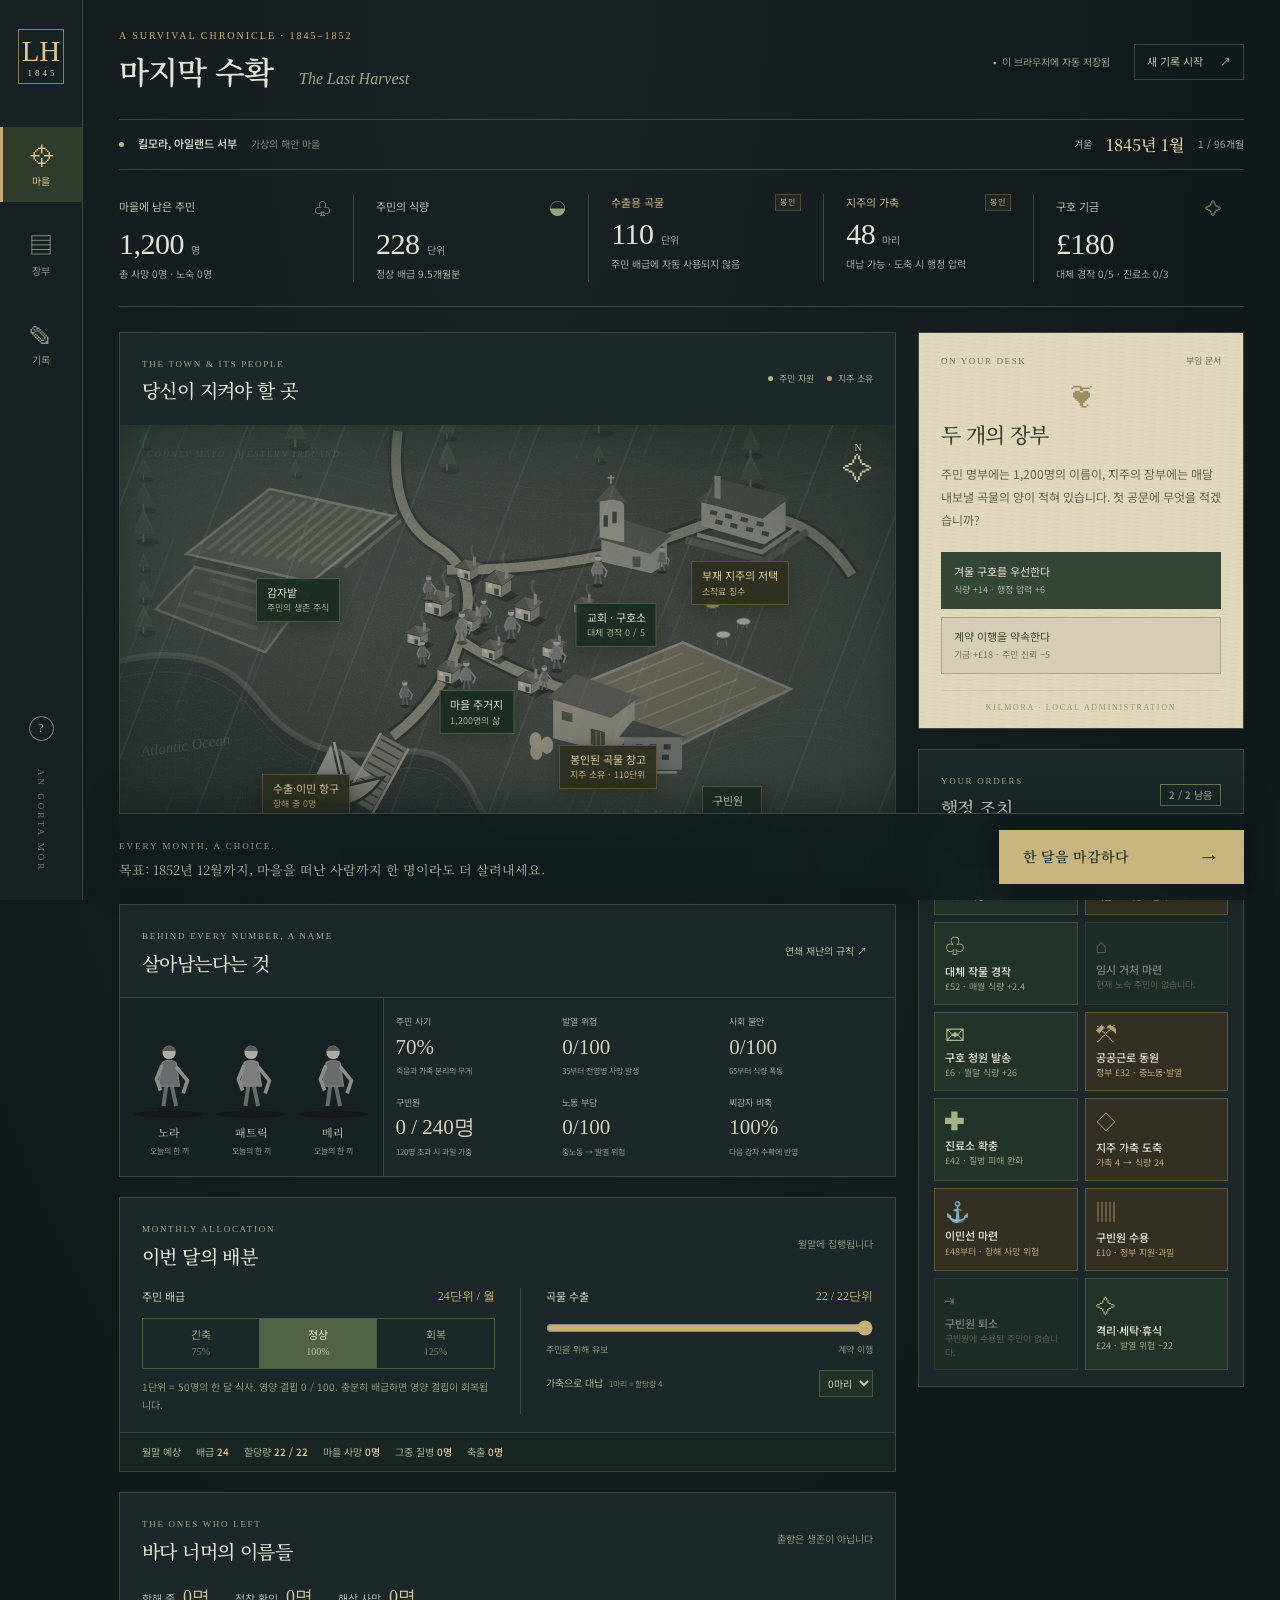
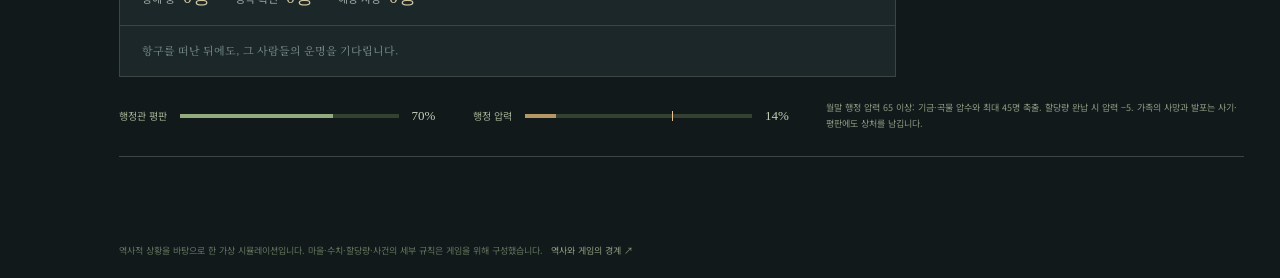
==== index.html @ 5941c728 "Add files via upload" ====
<!doctype html>
<html lang="ko">
<head>
  <meta charset="utf-8"><meta name="viewport" content="width=device-width, initial-scale=1">
  <meta name="theme-color" content="#17251e">
  <meta name="description" content="1845–1852, 아일랜드 대기근 속 가상의 마을을 돌보는 생존형 사회 관리 시뮬레이션.">
  <title>마지막 수확 — The Last Harvest</title>
  <link rel="stylesheet" href="styles.css">
</head>
<body>
  <aside class="rail" aria-label="주 메뉴">
    <a class="monogram" href="#" aria-label="마지막 수확 홈">LH<span>1845</span></a>
    <nav><button class="nav active" data-view="village" aria-label="마을 지도" title="마을 지도"><span aria-hidden="true">⌖</span><small>마을</small></button><button class="nav" data-view="ledger" aria-label="자원 장부" title="자원 장부"><span aria-hidden="true">▤</span><small>장부</small></button><button class="nav" data-view="journal" aria-label="행정 기록" title="행정 기록"><span aria-hidden="true">✎</span><small>기록</small></button></nav>
    <button id="help" class="rail-help" aria-label="게임 안내">?</button><span class="rail-line">AN GORTA MÓR</span>
  </aside>
  <main>
    <header class="header"><div><div class="eyebrow">A SURVIVAL CHRONICLE · 1845–1852</div><h1>마지막 수확 <span>The Last Harvest</span></h1></div><div class="header-right"><span class="save-status" id="save-status">로컬 자동 저장</span><button id="restart" class="quiet">새 기록 시작 <span aria-hidden="true">↗</span></button></div></header>
    <section class="datebar"><div><span class="live-dot"></span><strong>킬모라, 아일랜드 서부</strong><span class="location-note">가상의 해안 마을</span></div><div><span id="season"></span><strong id="date"></strong><span id="turn"></span></div></section>
    <section id="resources" class="resources" aria-label="마을 주요 자원"></section>
    <div id="crisis-banner" class="crisis-banner hidden" role="alert"></div>
    <div class="workspace">
      <div class="left-column">
        <section id="village-view" class="view panel map-panel">
          <div class="panel-heading"><div><span class="eyebrow">THE TOWN & ITS PEOPLE</span><h2>당신이 지켜야 할 곳</h2></div><span class="map-key"><i></i>주민 자원 <i class="gold"></i>지주 소유</span></div>
          <div id="map" class="map"></div>
          <div class="map-caption"><span><i class="live-dot"></i><span id="map-weather">서쪽에서 차가운 바람이 불어옵니다.</span></span><div><button id="motion-toggle" class="text-link" aria-pressed="true">비 연출 켜짐</button><button id="map-info" class="text-link">지도 읽기 ↗</button></div></div>
        </section>
        <section id="ledger-view" class="view panel hidden"><div class="panel-heading"><div><span class="eyebrow">THE TWO LEDGERS</span><h2>식량은 누구의 것인가</h2></div></div><div id="ledger"></div></section>
        <section id="journal-view" class="view panel hidden"><div class="panel-heading"><div><span class="eyebrow">THE ADMINISTRATOR'S RECORD</span><h2>행정관의 기록</h2></div><button id="download" class="quiet">기록 내려받기 ↓</button></div><div id="journal" class="journal"></div></section>
        <section class="panel survival-panel"><div class="panel-heading"><div><span class="eyebrow">BEHIND EVERY NUMBER, A NAME</span><h2>살아남는다는 것</h2></div><button id="hardship-info" class="text-link">연쇄 재난의 규칙 ↗</button></div><div id="survival-monitor"></div></section>
        <section class="panel policy-panel"><div class="panel-heading"><div><span class="eyebrow">MONTHLY ALLOCATION</span><h2>이번 달의 배분</h2></div><span class="subtle">월말에 집행됩니다</span></div><div class="allocation-grid"><div><label class="field-label">주민 배급 <span id="ration-value"></span></label><div class="segments" id="rations"><button data-ration="0.75">긴축 <small>75%</small></button><button data-ration="1" class="selected">정상 <small>100%</small></button><button data-ration="1.25">회복 <small>125%</small></button></div><p class="field-hint" id="food-hint"></p></div><div><label class="field-label" for="exports">곡물 수출 <span id="export-label"></span></label><input type="range" id="exports" min="0" max="22" value="22"><div class="range-labels"><span>주민을 위해 유보</span><span>계약 이행</span></div><div class="cattle-control"><label for="cattle-exports">가축으로 대납 <small>1마리 = 할당량 4</small></label><select id="cattle-exports" aria-label="수출할 가축 수"><option value="0">0마리</option><option value="1">1마리</option><option value="2">2마리</option><option value="3">3마리</option><option value="4">4마리</option></select></div></div></div><div class="forecast" id="forecast" aria-live="polite"></div></section>
        <section id="voyages-panel" class="panel voyages-panel"></section>
      </div>
      <aside class="right-column">
        <section class="panel dispatch"><div class="dispatch-top"><span class="eyebrow">ON YOUR DESK</span><span id="event-tag"></span></div><div class="letter-mark" aria-hidden="true">❦</div><h2 id="event-title"></h2><p id="event-body"></p><div id="event-choices"></div><span class="dispatch-foot">KILMORA · LOCAL ADMINISTRATION</span></section>
        <section class="panel actions-panel"><div class="panel-heading"><div><span class="eyebrow">YOUR ORDERS</span><h2>행정 조치</h2></div><span id="action-count" class="pill"></span></div><div id="actions" class="actions"></div></section>
      </aside>
    </div>
    <section class="pressure-strip"><div><span>행정관 평판</span><div class="meter"><i id="trust-meter"></i></div><strong id="trust-value"></strong></div><div><span>행정 압력</span><div class="meter pressure"><i id="pressure-meter"></i><b title="징벌 기준 65%"></b></div><strong id="pressure-value"></strong></div><p id="pressure-note"></p></section>
    <footer class="turn-footer"><div><span class="eyebrow">EVERY MONTH, A CHOICE.</span><p id="footer-note">장부 너머에는 사람의 삶이 있습니다.</p></div><button id="next-month" class="next-month">한 달을 마감하다 <span aria-hidden="true">→</span></button></footer>
    <p class="historical-note">역사적 상황을 바탕으로 한 가상 시뮬레이션입니다. 마을·수치·할당량·사건의 세부 규칙은 게임을 위해 구성했습니다. <button id="sources-link">역사와 게임의 경계 ↗</button></p>
  </main>
  <dialog id="modal"><div class="modal-head"><span class="eyebrow">THE LAST HARVEST</span><button id="close-modal" aria-label="창 닫기">×</button></div><div id="modal-body"></div></dialog>
  <div id="toast" role="status" aria-live="polite"></div>
  <script type="module" src="ui.js"></script>
</body>
</html>
---- styles.css ----
@import url('https://fonts.googleapis.com/css2?family=Noto+Sans+KR:wght@400;500;600;700&family=Noto+Serif+KR:wght@400;500;600;700&display=swap');
:root{color-scheme:dark;--bg:#101a16;--panel:#19271f;--line:#354237;--text:#e2e3d6;--muted:#919e8b;--gold:#c5ac76;--green:#a6bc87;--red:#d08a70;--serif:'Noto Serif KR',Georgia,serif;--sans:'Noto Sans KR','Malgun Gothic',sans-serif}
*{box-sizing:border-box}body{margin:0;background:var(--bg);color:var(--text);font:13px/1.6 var(--sans);background-image:radial-gradient(ellipse at 45% 0,#24312544,transparent 70%)}button,input,select{font:inherit}button,a,input,select{-webkit-tap-highlight-color:transparent}button{cursor:pointer}button{color:inherit}button:disabled{cursor:not-allowed;opacity:.38}button:focus-visible,a:focus-visible,input:focus-visible,select:focus-visible{outline:2px solid #e2cb91;outline-offset:4px}button,a{touch-action:manipulation}a{color:var(--gold)}button{transition:background .18s,border-color .18s,transform .18s}button:hover:not(:disabled){filter:brightness(1.15)}h1,h2,h3,p{margin:0}button{border:0}button:active:not(:disabled){transform:translateY(1px)}.rail{position:fixed;inset:0 auto 0 0;width:83px;background:#15221c;border-right:1px solid var(--line);display:flex;align-items:center;flex-direction:column;z-index:5}.monogram{font:29px/1 Georgia,serif;color:#dcc595;text-decoration:none;border:1px solid #8b805e;width:46px;height:55px;text-align:center;padding-top:7px;margin:29px 0 43px}.monogram span{display:block;font:9px/1.7 Georgia,serif;letter-spacing:3px;padding-left:3px}.rail nav{width:100%;display:grid;gap:15px}.nav{position:relative;background:none;color:#839483;width:100%;padding:13px 0;display:grid;justify-items:center;gap:4px}.nav>span{font-size:24px;line-height:1.2}.nav small{font-size:10px}.nav.active{color:#d9c28b;background:#2f3b2b}.nav.active:before{content:'';position:absolute;inset:0 auto 0 0;width:3px;background:var(--gold)}.rail-help{margin-top:auto;width:25px;height:25px;border:1px solid #7a8b77;border-radius:50%;background:none;color:var(--muted);font-family:Georgia}.rail-line{writing-mode:vertical-rl;font:9px Georgia;letter-spacing:3px;color:#6c7c69;margin:28px 0}.header{display:flex;align-items:center;justify-content:space-between;gap:20px;padding:29px 0 24px}.eyebrow{font:10px/1.4 Georgia,serif;letter-spacing:2px;color:var(--gold)}h1{font:600 31px/1.5 var(--serif);letter-spacing:-1px;margin-top:5px}h1 span{font:italic 16px Georgia,serif;letter-spacing:0;color:#9da38b;margin-left:17px}main{max-width:1700px;margin-left:83px;padding:0 36px}.header-right{display:flex;align-items:center;gap:24px}.save-status{color:#91a18b;font-size:10px}.save-status:before{content:'•';color:#a5b883;margin-right:6px}.quiet{background:transparent;border:1px solid var(--line);font-size:11px;padding:8px 12px;color:#b7bea9}.quiet span{margin-left:14px}.datebar{display:flex;justify-content:space-between;align-items:center;padding:13px 0;border-top:1px solid var(--line);border-bottom:1px solid var(--line);font-size:11px}.datebar>div{display:flex;gap:14px;align-items:center}.datebar strong{font-weight:500}.datebar>div:last-child strong{font:500 16px var(--serif);color:#e4d3a8}.datebar>div:last-child>span{color:var(--muted);font-size:10px}.location-note{color:#778873;font-size:10px}.live-dot{display:inline-block;background:#acba91;width:5px;height:5px;border-radius:50%}.resources{display:grid;grid-template-columns:1.12fr 1.12fr 1.12fr 1fr 1fr;border-bottom:1px solid var(--line);margin-bottom:25px;padding:24px 0}.resource{padding:0 22px;border-right:1px solid var(--line);min-width:0}.resource:first-child{padding-left:0}.resource:last-child{border:0}.resource-head{font-size:11px;color:#b5c0aa;display:flex;align-items:center;justify-content:space-between;gap:5px}.resource-head .icon{color:#8fa57e;font-size:17px}.resource.gold .resource-head{color:#c4ae81}.resource-number{font:30px/1.5 Georgia,serif;letter-spacing:-.5px;font-variant-numeric:tabular-nums}.resource-number small{font:10px var(--sans);color:var(--muted);margin-left:7px;letter-spacing:0}.resource-foot{font-size:10px;color:var(--muted);white-space:nowrap}.resource-foot .bad{color:var(--red)}.resource-foot .good{color:var(--green)}.lock-tag{border:1px solid #79684488;background:#75633822;font-size:8px;padding:1px 4px;color:#c6af7d;letter-spacing:1px}.workspace{display:grid;grid-template-columns:minmax(0,1fr) 326px;gap:22px;align-items:start}.left-column,.right-column{display:grid;gap:20px;min-width:0}.panel{border:1px solid var(--line);background:var(--panel)}.panel-heading{display:flex;align-items:center;justify-content:space-between;padding:19px 22px;gap:14px}.panel-heading .eyebrow{font-size:9px;color:#96a68b;letter-spacing:1.7px}h2{font:500 19px/1.6 var(--serif);letter-spacing:-.6px}.panel-heading h2{margin-top:3px}.map-key{font-size:9px;color:#9aaa90;display:flex;align-items:center;gap:6px;white-space:nowrap}.map-key i{width:5px;height:5px;background:#acbd8e;border-radius:50%;margin-left:7px}.map-key i.gold{background:#bda26b}.map{aspect-ratio:1.86;min-height:280px;position:relative;overflow:hidden;background:#273b2d}.map svg{width:100%;height:100%;display:block;position:absolute;inset:0}.map:after{content:'';position:absolute;inset:0;pointer-events:none;background:radial-gradient(ellipse at center,transparent 30%,#17241f77 100%);box-shadow:inset 0 0 45px #14291f88}.map-label{position:absolute;z-index:1;transform:translate(-50%,-50%);border:1px solid #80936b77;background:#192c22eb;color:#d1d9bd;padding:5px 10px;text-align:left;box-shadow:0 4px 15px #10191255;white-space:nowrap;font-size:11px}.map-label small{display:block;color:#95aa87;font-size:9px}.map-label.owned{border-color:#a48b5066;background:#2e3020ed;color:#dcc69a}.map-label.owned small{color:#bda46e}.map-label:hover{border-color:#d6c08c}.compass{position:absolute;right:22px;top:17px;z-index:1;font:10px Georgia;color:#c7c8a3;text-align:center}.compass b{display:block;font-size:30px;font-weight:400;line-height:1.1}.map-caption{display:flex;justify-content:space-between;align-items:center;font-size:10px;color:#8f9f85;padding:12px 19px;border-top:1px solid var(--line);gap:8px}.map-caption>span{display:flex;gap:8px;align-items:center}.text-link{background:transparent;color:#a7b99a;font-size:10px;white-space:nowrap}.dispatch{padding:21px 22px 16px;background:#e0d7bd;color:#393e30;position:relative;background-image:repeating-linear-gradient(5deg,transparent 0,transparent 3px,#736d4710 4px)}.dispatch-top{display:flex;align-items:center;justify-content:space-between;gap:5px}.dispatch-top .eyebrow{font-size:9px;color:#7b7052;letter-spacing:1.6px}.dispatch-top>span:last-child{font-size:9px;color:#7b7052}.letter-mark{font:27px Georgia;color:#a08e63;text-align:center;margin:14px 0 5px}.dispatch h2{font-size:21px;letter-spacing:-1px;line-height:1.6;margin-bottom:10px}.dispatch p{font-size:12px;line-height:1.95;color:#686653}.dispatch-foot{display:block;font:8px Georgia;letter-spacing:1.7px;color:#9b9273;text-align:center;margin-top:16px;padding-top:12px;border-top:1px solid #b5ad9166}#event-choices{display:grid;gap:8px;margin-top:20px}.choice{display:block;text-align:left;background:#d6ceb4;color:#424937;padding:10px 12px;border:1px solid #aaa688;font-size:11px}.choice:first-child{background:#344736;border-color:#344736;color:#e5e1cc}.choice small{display:block;opacity:.68;font-size:9px;margin-top:3px}.event-resolved{font:12px/1.8 var(--serif);color:#576247;text-align:center;padding:11px;background:#64725016;border:1px solid #69775544}.actions-panel .panel-heading{padding-bottom:14px}.actions-panel h2{font-size:18px}.pill{border:1px solid #6a795a;color:#b7c0a2;font-size:10px;padding:2px 8px;white-space:nowrap}.actions{display:grid;grid-template-columns:1fr 1fr;gap:7px;padding:0 15px 16px}.action{background:#223327;border:1px solid #405039;text-align:left;padding:10px;min-height:71px}.action strong{font-size:11px;font-weight:500;display:block}.action .action-symbol{color:#a3b587;display:inline-block;font:20px Georgia;margin-bottom:3px}.action small{display:block;font-size:9px;color:#91a182;line-height:1.5}.action.risky{background:#332f22;border-color:#62543a}.action.risky .action-symbol,.action.risky small{color:#bba16e}.action:disabled{opacity:.48}.policy-panel .panel-heading{padding-bottom:17px}.subtle{font-size:10px;color:#84917b;white-space:nowrap}.allocation-grid{display:grid;grid-template-columns:1fr 1fr;gap:25px;padding:0 22px 18px}.allocation-grid>div+div{border-left:1px solid var(--line);padding-left:25px}.field-label{display:flex;justify-content:space-between;align-items:center;font-size:11px;gap:10px;margin-bottom:12px;color:#c5cfb7}.field-label>span{font:12px Georgia;color:var(--gold)}.segments{display:grid;grid-template-columns:repeat(3,1fr);gap:0;border:1px solid #4b5b40}.segments button{background:transparent;font-size:11px;padding:7px 0;color:#94a285;border-right:1px solid #4b5b40}.segments button:last-child{border:0}.segments button small{display:block;font:10px/1.8 Georgia;opacity:.7}.segments .selected{background:#526245;color:#eee9cf}.field-hint{font-size:10px;color:#85967b;line-height:1.8;margin-top:9px}input[type=range]{width:100%;height:20px;margin:0;accent-color:#c6ae76;cursor:pointer}input[type=range]:disabled{cursor:not-allowed}.range-labels{display:flex;justify-content:space-between;color:#869578;font-size:9px}.cattle-control{display:flex;align-items:center;justify-content:space-between;margin-top:12px;gap:8px}.cattle-control label{font-size:10px;color:#a0af92}.cattle-control small{font-size:8px;color:#7d8d71;margin-left:3px}.cattle-control select{font-size:10px;background:#223124;color:#c5cdb5;border:1px solid #485640;padding:4px}.forecast{border-top:1px solid var(--line);padding:11px 22px;font-size:10px;color:#a2b292;display:flex;gap:15px;flex-wrap:wrap;background:#15231b66}.forecast strong{color:#dcc79c;font-weight:500}.forecast .danger{color:var(--red)}.pressure-strip{display:grid;grid-template-columns:1fr 1fr 1.3fr;align-items:center;gap:32px;padding:23px 0;border-bottom:1px solid var(--line)}.pressure-strip>div{display:flex;gap:13px;align-items:center;font-size:10px;color:#a4b195}.pressure-strip>div>span{white-space:nowrap}.pressure-strip strong{font:13px Georgia;color:#c5ceb7;min-width:29px}.meter{height:4px;background:#344131;position:relative;flex:1}.meter i{display:block;height:100%;background:#92aa7e;transition:width .5s}.meter.pressure i{background:#b49764}.meter b{position:absolute;width:1px;background:#e7c295;height:10px;top:-3px;left:65%}.pressure-strip p{font-size:9px;color:#8f9b81;line-height:1.8}.turn-footer{padding:24px 0 17px;display:flex;align-items:center;justify-content:space-between;gap:20px}.turn-footer .eyebrow{font-size:9px;letter-spacing:2px;color:#8c9c80}.turn-footer p{font:13px var(--serif);color:#a8b29b;margin-top:6px}.next-month{background:#c8b47f;color:#253125;padding:16px 24px;min-width:245px;text-align:left;font:600 14px var(--serif);box-shadow:0 4px 20px #080c0a44}.next-month span{float:right;font:22px/1 Georgia;margin-left:45px}.historical-note{color:#65765f;font-size:9px;padding-bottom:20px}.historical-note button{background:none;font-size:9px;color:#929f82;padding:0;margin-left:5px}.hidden{display:none!important}.journal{max-height:340px;overflow-y:auto;padding:0 22px 18px;scrollbar-width:thin}.entry{border-top:1px solid var(--line);padding:15px 0;display:grid;grid-template-columns:63px 1fr;gap:12px}.entry time{font:10px/1.7 Georgia;color:#a49a73}.entry h3{font:500 13px var(--serif);margin-bottom:7px;color:#ced4bd}.entry p{font-size:11px;color:#92a486}.entry.danger h3{color:#d0a084}#ledger{padding:0 22px 22px;min-height:323px}.ledger-explainer{font:15px/1.8 var(--serif);color:#cdbb92;padding:10px 0 17px}.ledger-row{display:flex;justify-content:space-between;padding:12px 0;border-top:1px solid var(--line);font-size:12px}.ledger-row span:last-child{color:#cbb885;font:15px Georgia}.ledger-block{margin-top:20px;padding:16px;border:1px solid #84714566;background:#73623917}.ledger-block h3{color:#c9b383;font:14px var(--serif);margin-bottom:8px}.ledger-block p{font-size:11px;color:#a2a58c}.history-chart{height:90px;display:flex;gap:2px;align-items:end;margin-top:17px;border-bottom:1px solid #4c5b41}.history-chart i{background:#94aa78;flex:1;min-width:1px;display:block}.history-chart-label{font-size:9px;color:#899a7c;margin-top:5px}dialog{max-width:660px;width:calc(100% - 36px);max-height:85vh;overflow-y:auto;padding:27px;background:#1d2c22;color:#dce1cf;border:1px solid #7c8866;box-shadow:0 20px 100px #0008}dialog::backdrop{background:#09130edf;backdrop-filter:blur(4px)}.modal-head{display:flex;align-items:center;justify-content:space-between;border-bottom:1px solid #495840;padding-bottom:14px;margin-bottom:20px}.modal-head button{font-size:24px;background:none;color:#b8c4a5;padding:0 7px}#modal-body h2{font-size:24px;margin:10px 0 15px}#modal-body h3{font-size:13px;color:var(--gold);margin:20px 0 7px}#modal-body p,#modal-body li{font-size:12px;color:#aeba9f;line-height:1.9}#modal-body ul,#modal-body ol{padding-left:20px}#modal-body a{overflow-wrap:anywhere}.modal-actions{display:flex;gap:12px;margin-top:23px}.modal-actions button{padding:12px 18px;border:1px solid #657454;background:#43543a;color:#e0e4ce}.modal-actions button.risky{background:#7b4a34;border-color:#946249}.big-number{font:64px Georgia;color:#d7c490;margin:12px 0}.big-number small{font:15px var(--sans);color:#9da98e}.result-grid{display:grid;grid-template-columns:repeat(3,1fr);gap:10px;margin:20px 0}.result-grid div{background:#263827;padding:12px;font-size:10px;color:#9ead8f}.result-grid strong{display:block;font:25px/1.6 Georgia;color:#d3d8bd}.modal-callout{border-left:2px solid var(--gold);padding:10px 15px;background:#cdb87a0c;margin:15px 0}#toast{position:fixed;bottom:24px;left:50%;transform:translate(-50%,15px);max-width:90vw;padding:12px 22px;background:#d4c7a2;color:#293527;box-shadow:0 6px 35px #0006;opacity:0;pointer-events:none;transition:.2s;z-index:20;font-size:12px}#toast.visible{opacity:1;transform:translate(-50%,0)}
@media(min-width:1500px){main{padding:0 48px}.workspace{grid-template-columns:minmax(0,1fr) 365px}.map{aspect-ratio:1.95}.dispatch{padding:24px 27px}.actions{gap:9px;padding:0 20px 20px}.action{padding:11px 13px}.resource-number{font-size:34px}.header{padding-top:33px}}
@media(max-width:1150px){main{padding:0 23px}.workspace{grid-template-columns:minmax(0,1fr) 285px;gap:15px}.map-key{display:none}.resource{padding:0 12px}.resource-foot{font-size:9px}.resource-number{font-size:26px}.allocation-grid{gap:15px;padding:0 17px 17px}.allocation-grid>div+div{padding-left:15px}.cattle-control small{display:none}.dispatch{padding:18px}.actions{padding:0 12px 12px}.action{padding:8px}.pressure-strip{gap:18px}.header-right{gap:12px}.save-status{display:none}.map{aspect-ratio:1.65}.map-label{font-size:10px;padding:4px 7px}.map-label small{font-size:8px}.panel-heading{padding:17px}.map-caption{padding:10px}.map-weather{font-size:9px}}
@media(max-width:900px){.rail{width:64px}.monogram{width:40px;height:48px;font-size:25px}.monogram span{font-size:8px}main{margin-left:64px;padding:0 20px}.workspace{grid-template-columns:1fr}.right-column{grid-template-columns:1fr 1fr;gap:15px}.resources{grid-template-columns:repeat(5,1fr)}.resource{padding:0 10px}.resource-head{font-size:10px}.resource-head .icon{display:none}.resource-foot{white-space:normal;min-height:28px}.resource-number small{margin-left:3px}.map{aspect-ratio:1.95}.map-label{font-size:11px}.map-label small{font-size:9px}.map-key{display:flex}.header h1 span{font-size:13px;margin-left:10px}.pressure-strip{grid-template-columns:1fr 1fr}.pressure-strip p{grid-column:1/-1}.dispatch p{font-size:11px}.dispatch h2{font-size:20px}.pressure-strip{padding:20px 0;gap:15px}.turn-footer{padding-top:20px}}
@media(max-width:580px){.rail{width:51px}.monogram{width:32px;height:41px;font-size:21px;margin-top:21px;margin-bottom:27px}.monogram span{font-size:7px;letter-spacing:2px}.nav{padding:12px 0}.nav>span{font-size:22px}.nav small{font-size:8px}.rail-line{font-size:8px}.rail-help{margin-bottom:0}main{margin-left:51px;padding:0 13px}.header{padding:20px 0 16px;gap:8px}.header .eyebrow{font-size:7px;letter-spacing:1.2px}h1{font-size:25px}h1 span{display:none}.header .quiet{font-size:9px;padding:6px}.header .quiet span{margin-left:2px}.datebar{align-items:flex-start;gap:6px;flex-direction:column;padding:10px 0}.datebar>div{gap:9px}.datebar>div:last-child{width:100%;justify-content:space-between}.location-note{font-size:8px}.resources{grid-template-columns:repeat(3,1fr);padding:15px 0;gap:16px 0;margin-bottom:15px}.resource:nth-child(3){border:0}.resource:nth-child(4){padding-left:0}.resource:nth-child(n+4){border-top:1px solid var(--line);padding-top:12px}.resource:last-child{grid-column:span 2;border-top:1px solid var(--line)}.resource-number{font-size:26px;line-height:1.4}.resource-foot{min-height:0;font-size:8px}.resource-head{font-size:9px}.lock-tag{font-size:7px}.panel-heading{padding:14px}.panel-heading .eyebrow{font-size:7px}h2{font-size:17px}.map-key{font-size:7px;gap:4px}.map-key i{margin-left:0;width:4px;height:4px}.map{aspect-ratio:1.13;min-height:0}.map svg{width:165%;max-width:none;left:-35%}.map-label{font-size:9px;padding:4px 6px}.map-label small{font-size:7px}.map-label[data-place=fields]{left:21%!important;top:25%!important}.map-label[data-place=homes]{left:55%!important;top:49%!important}.map-label[data-place=granary]{left:73%!important;top:70%!important}.map-label[data-place=harbor]{left:21%!important;top:86%!important}.map-label[data-place=estate]{left:76%!important;top:16%!important}.map-label[data-place=church]{left:80%!important;top:37%!important}.compass{right:10px;top:10px}.map-caption{font-size:8px;padding:10px}.map-caption .text-link{font-size:8px}.allocation-grid{grid-template-columns:1fr;gap:18px;padding:0 14px 16px}.allocation-grid>div+div{padding-left:0;border-left:0;border-top:1px solid var(--line);padding-top:15px}.field-label{margin-bottom:8px}.field-hint{font-size:9px}.cattle-control small{display:inline}.segments button{padding:6px}.segments button small{display:inline;margin-left:4px}.forecast{padding:12px 14px;gap:6px 13px;font-size:9px}.right-column{grid-template-columns:1fr}.dispatch{padding:19px}.dispatch h2{font-size:23px}.dispatch p{font-size:12px}.actions{grid-template-columns:1fr 1fr}.action{padding:12px}.action strong{font-size:12px}.action small{font-size:10px}.pressure-strip{grid-template-columns:1fr;gap:15px}.pressure-strip p{font-size:9px}.turn-footer{align-items:stretch;flex-direction:column;gap:15px}.next-month{width:100%;padding:16px}.turn-footer p{font-size:11px}.historical-note{font-size:8px;line-height:1.8}.journal{padding:0 14px 14px}.entry{grid-template-columns:42px 1fr;gap:8px}.entry h3{font-size:12px}.entry p{font-size:10px}#ledger{padding:0 14px 15px}.ledger-explainer{font-size:13px}.subtle{font-size:8px}dialog{padding:19px}.result-grid{gap:5px}.result-grid div{padding:8px}}
@media(prefers-reduced-motion:reduce){*{transition:none!important;scroll-behavior:auto!important}}

/* The harsh systems: cold rain, people, fever, departures and unrest. */
:root{--bg:#11191b;--panel:#1b2728;--line:#3a4544;--muted:#9ba7a1;--green:#a6b3a0;--red:#d69c88}
body{background-image:radial-gradient(ellipse at 40% 0,#53646b1c,transparent 65%)}.rail{background:#172123}.map{background:#263332}.map>svg{filter:saturate(.38) brightness(.84);transition:filter 1s}.town-distressed .map>svg{filter:saturate(.1) brightness(.67)}.map-label{z-index:4}.map:after{z-index:2}.compass{z-index:4}.cold-rain{position:absolute;inset:0;z-index:3;pointer-events:none;overflow:hidden}.cold-rain i{position:absolute;inset:-80px;background:repeating-linear-gradient(111deg,transparent 0 39px,#bfd2dc28 40px,#b9cad946 41px,transparent 42px 91px);opacity:.36;animation:cold-rain .7s linear infinite}.cold-rain i+i{background-size:67px 100%;opacity:.2;animation-duration:1.15s;animation-delay:-.4s}.sea-fog{position:absolute;inset:0;background:linear-gradient(150deg,#9faeb622,transparent 50%,#9aa8ab15);pointer-events:none;z-index:1;animation:sea-fog 13s ease-in-out infinite alternate}.resident-body{transform-box:fill-box;transform-origin:center bottom;animation:resident-shiver 3.5s ease-in-out infinite;animation-delay:var(--walk-delay)}.emaciated .resident-body{animation-duration:2.2s}.motion-paused .cold-rain{display:none}.motion-paused .sea-fog,.motion-paused .resident-body{animation:none}.map-caption>div{display:flex;gap:10px}.map-caption .text-link{font-size:9px}
@keyframes cold-rain{from{transform:translate(20px,-36px)}to{transform:translate(-8px,36px)}}@keyframes sea-fog{to{opacity:.25;transform:translateX(15px)}}@keyframes resident-shiver{0%,100%{transform:rotate(-1deg)}50%{transform:rotate(1deg)}}
#survival-monitor{display:flex;border-top:1px solid var(--line)}.resident-portraits{width:34%;min-width:180px;display:flex;align-items:end;justify-content:space-around;padding:12px 8px 17px;background:#101a1c66;border-right:1px solid var(--line)}.resident-portraits figure{margin:0;width:33.33%;text-align:center;min-width:0}.resident-portraits svg{height:90px;max-width:100%;display:block;margin:auto;filter:saturate(.35)}.resident-portraits figcaption{font:11px var(--serif);color:#c9c8b8}.resident-portraits figcaption span{display:block;font:8px/1.8 var(--sans);color:#7f9393;margin-top:4px;white-space:nowrap}.hardship-grid{flex:1;display:grid;grid-template-columns:repeat(3,minmax(0,1fr));padding:8px 12px;gap:0 13px}.hardship-stat{padding:9px 0;min-width:0}.hardship-stat>span{font-size:9px;color:#9caaa3;display:block}.hardship-stat strong{display:block;font:21px/1.7 Georgia,serif;color:#d3cfb8;white-space:nowrap}.hardship-stat small{display:block;font-size:8px;color:#82958e}.hardship-stat.critical strong{color:#d09a85}.migration-totals{display:flex;gap:25px;padding:0 22px 16px;flex-wrap:wrap;font-size:11px;color:#9faeaa}.migration-totals strong{font:18px Georgia;color:#d0c5a1;margin-left:5px}.danger,.migration-totals .danger{color:var(--red)}.voyage-list{border-top:1px solid var(--line);padding:0 22px}.empty-voyage{padding:15px 0;color:#7e9291;font:11px/1.8 var(--serif)}.voyage-row{display:flex;justify-content:space-between;align-items:center;gap:12px;padding:14px 0;border-bottom:1px solid var(--line)}.voyage-row:last-child{border:0}.voyage-row strong{font:12px var(--serif);color:#c3c8bb}.voyage-row small{display:block;font-size:10px;color:#94a29a;margin-top:6px}.voyage-row>span{color:#c0ad81;font-size:10px;white-space:nowrap}.crisis-banner{display:flex;align-items:center;justify-content:space-between;gap:15px;padding:15px 20px;border:1px solid #95715e;background:#533c3222;margin-bottom:20px}.crisis-banner strong{font:14px var(--serif);color:#ddb49c}.crisis-banner span{display:block;font-size:11px;color:#ad9e8f;margin-top:5px}.crisis-banner button{background:#9e7e5c;color:#172322;font:12px var(--serif);padding:11px 16px;white-space:nowrap}.crisis-choice,.choice.crisis-choice:first-child{background:#714637;border-color:#885846;color:#eee1c8}.story-ornament{text-align:center;font:38px Georgia;color:#9ca58c;margin:15px 0}.story-choices{display:grid;gap:11px;margin-top:24px}.story-choices .choice{font-size:13px;padding:15px;background:#2f403c;color:#dedfce;border-color:#62716a}.story-choices .crisis-choice{background:#694537;color:#eee1c8;border-color:#926a56}.story-choices .choice small{font-size:11px;line-height:1.8;margin-top:7px;opacity:.8}.story-foot{font-size:10px!important;color:#8fa095!important;margin-top:18px!important;line-height:1.8!important}.voyage-letter{border-top:1px solid var(--line);margin-top:20px;padding-top:6px}.voyage-form{margin-top:20px}.voyage-form>label:first-child{display:flex;flex-direction:column;gap:9px;font-size:12px;color:#b9c3b1}.voyage-form select{padding:11px;background:#263934;color:#e1dfca;border:1px solid #596b60;max-width:100%;font-size:12px}.supply-check{display:flex;align-items:flex-start;gap:9px;font-size:11px;color:#afbcaa;margin:16px 0}.supply-check input{accent-color:var(--gold);margin-top:4px}.order-cost{margin-top:15px!important}.population-equation{flex-wrap:wrap;gap:8px}.turn-footer{position:sticky;bottom:0;z-index:6;background:#111b1eee;border-top:1px solid var(--line);padding:16px 0;box-shadow:0 -12px 30px #10191b66;backdrop-filter:blur(8px)}#toast{bottom:100px}.modal-actions{flex-wrap:wrap}
@media(max-width:1150px){.resident-portraits{min-width:140px;width:30%;padding:10px 5px}.resident-portraits svg{height:78px}.resident-portraits figcaption{font-size:10px}.resident-portraits figcaption span{font-size:7px}.hardship-grid{gap:0 9px;padding:8px 10px}.hardship-stat strong{font-size:18px}.hardship-stat small{font-size:7px}}
@media(max-width:900px){.hardship-grid{padding:10px 18px}.resident-portraits{width:33%;min-width:170px}.resident-portraits svg{height:90px}.hardship-stat strong{font-size:21px}.right-column{grid-template-columns:1fr 1fr}.turn-footer p{font-size:11px}}
@media(max-width:580px){.right-column{grid-template-columns:1fr}#survival-monitor{display:block}.resident-portraits{width:100%;border-right:0;border-bottom:1px solid var(--line);padding:4px 8px 13px}.resident-portraits svg{height:78px}.resident-portraits figcaption{font-size:11px}.resident-portraits figcaption span{font-size:8px}.hardship-grid{padding:8px 13px;gap:3px 10px}.hardship-stat strong{font-size:20px}.hardship-stat small{font-size:8px}.migration-totals{padding:0 14px 13px;gap:12px;font-size:9px}.migration-totals strong{font-size:17px;margin-left:3px}.voyage-list{padding:0 14px}.voyage-row small{font-size:9px}.voyages-panel .subtle{font-size:7px}.survival-panel .panel-heading{gap:5px}.survival-panel .text-link{font-size:8px}.map-label[data-place=workhouse]{left:77%!important;top:93%!important}.map-label[data-place=granary]{left:71%!important;top:70%!important}.map-caption{align-items:flex-start;gap:5px}.map-caption>span{max-width:66%;line-height:1.7}.map-caption>div{flex-direction:column;gap:3px}.map-caption .text-link{font-size:7px}.crisis-banner{padding:14px;align-items:stretch;flex-direction:column}.crisis-banner strong{font-size:13px}.crisis-banner span{font-size:10px}.story-choices .choice{font-size:12px;padding:12px}.story-choices .choice small{font-size:10px}.population-equation span:last-child{font-size:13px}.turn-footer{padding:10px 0;gap:8px}.turn-footer .eyebrow{display:none}.turn-footer p{margin:0;font-size:9px;line-height:1.6}.next-month{padding:13px 18px}.empty-voyage{font-size:10px}.result-grid{grid-template-columns:repeat(2,1fr)}}
@media(prefers-reduced-motion:reduce){.cold-rain i,.sea-fog,.resident-body{animation:none!important}.map>svg{transition:none!important}}
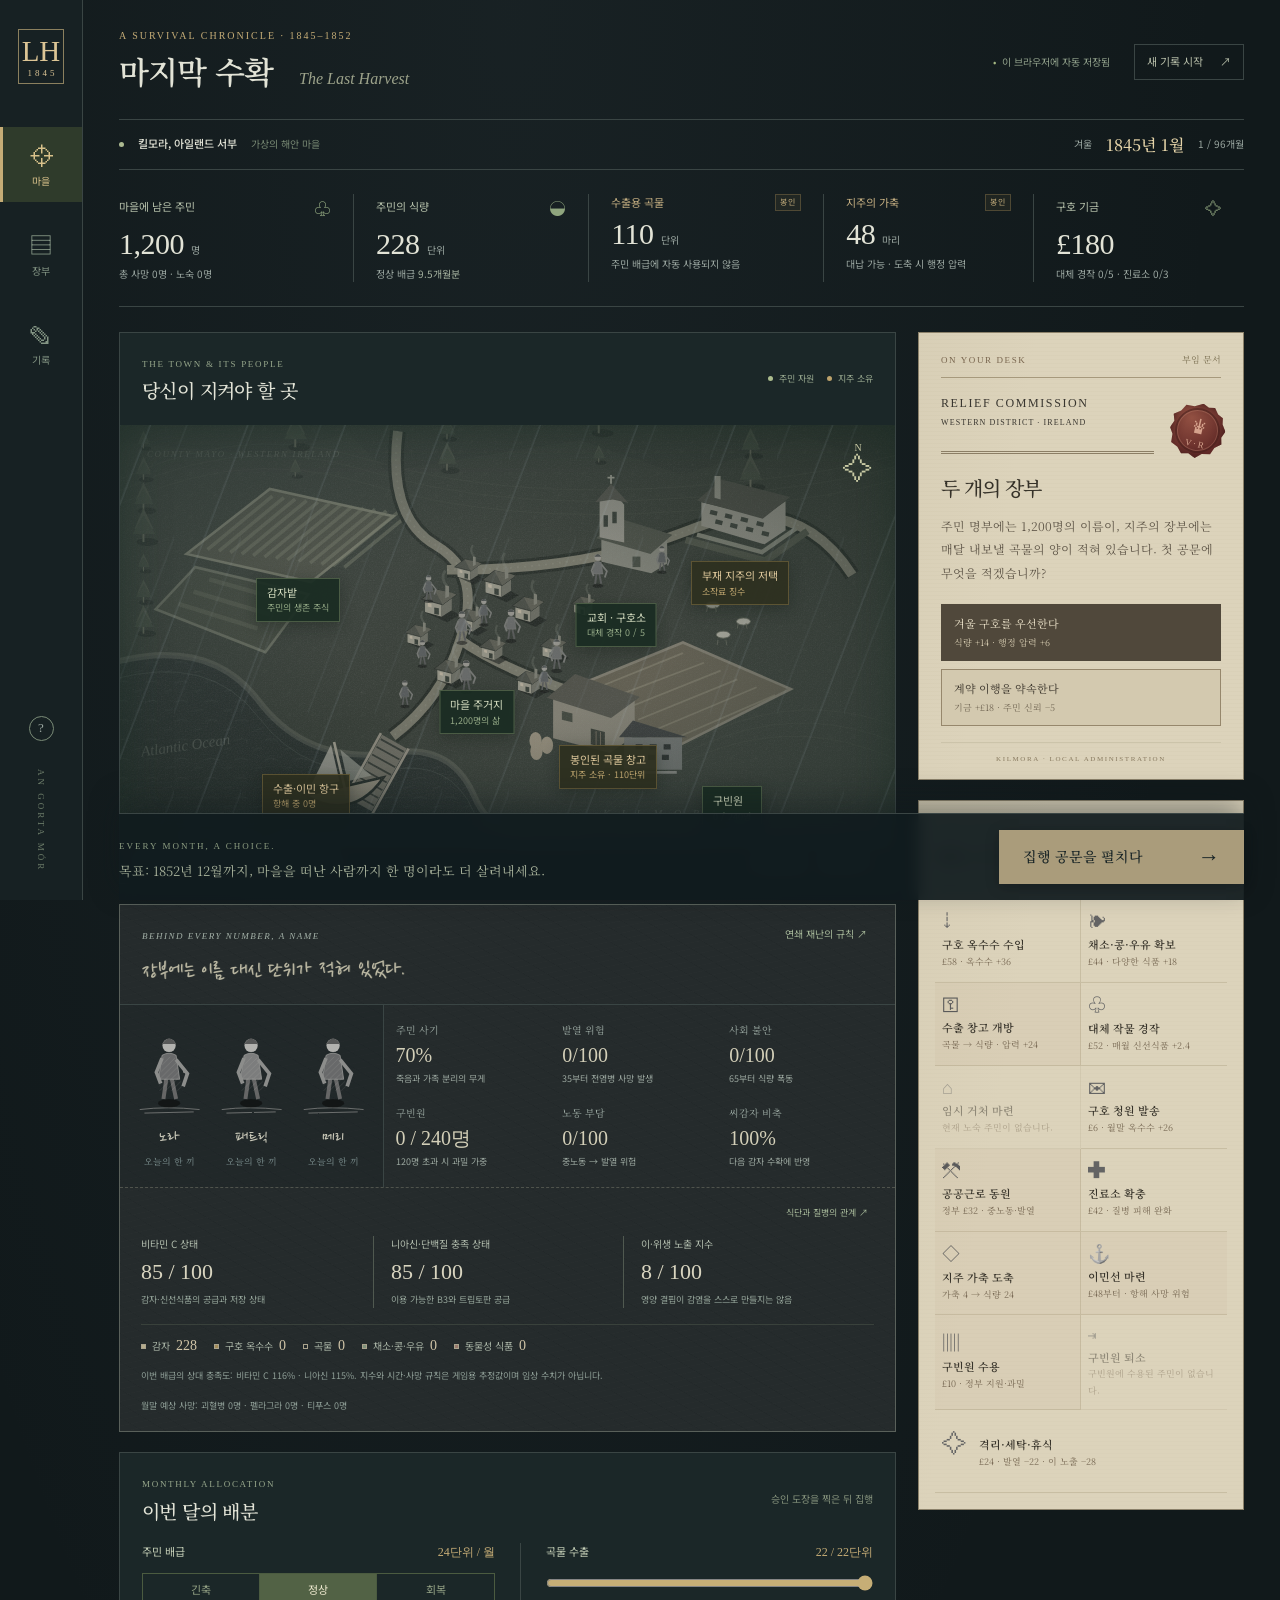
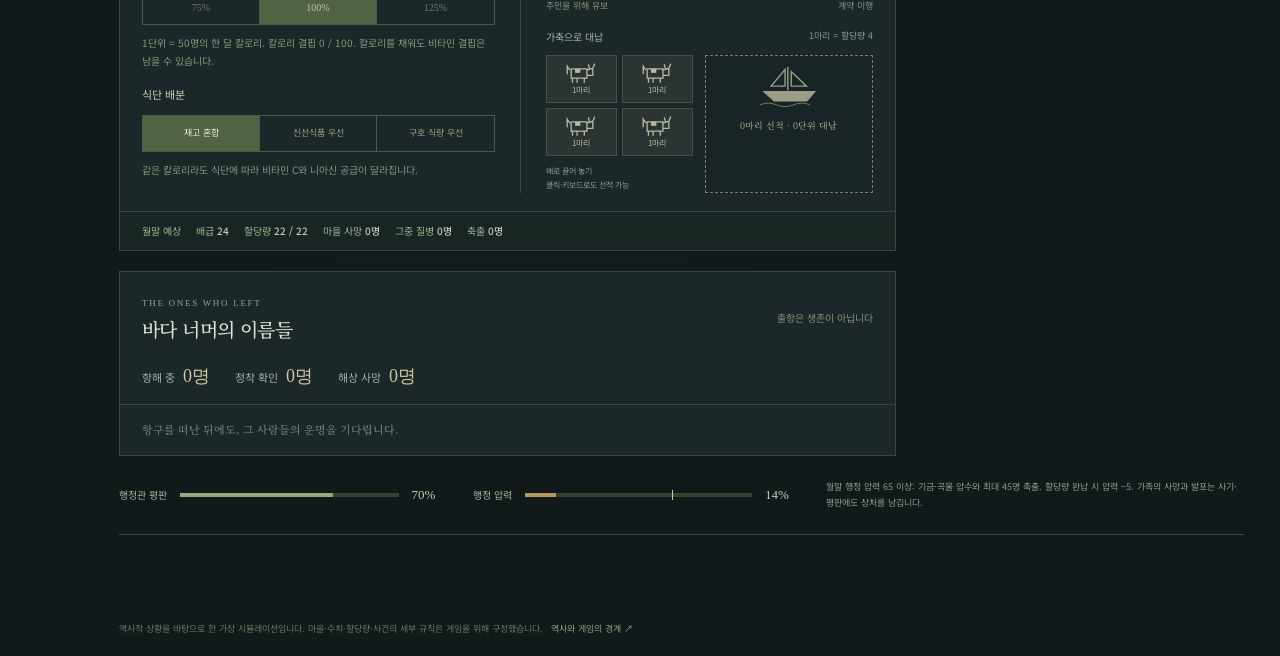
==== commit 9f70bbe6: "게임 화면 수정" ====
--- a/index.html
+++ b/index.html
@@ -27,12 +27,12 @@
         </section>
         <section id="ledger-view" class="view panel hidden"><div class="panel-heading"><div><span class="eyebrow">THE TWO LEDGERS</span><h2>식량은 누구의 것인가</h2></div></div><div id="ledger"></div></section>
         <section id="journal-view" class="view panel hidden"><div class="panel-heading"><div><span class="eyebrow">THE ADMINISTRATOR'S RECORD</span><h2>행정관의 기록</h2></div><button id="download" class="quiet">기록 내려받기 ↓</button></div><div id="journal" class="journal"></div></section>
-        <section class="panel survival-panel"><div class="panel-heading"><div><span class="eyebrow">BEHIND EVERY NUMBER, A NAME</span><h2>살아남는다는 것</h2></div><button id="hardship-info" class="text-link">연쇄 재난의 규칙 ↗</button></div><div id="survival-monitor"></div></section>
-        <section class="panel policy-panel"><div class="panel-heading"><div><span class="eyebrow">MONTHLY ALLOCATION</span><h2>이번 달의 배분</h2></div><span class="subtle">월말에 집행됩니다</span></div><div class="allocation-grid"><div><label class="field-label">주민 배급 <span id="ration-value"></span></label><div class="segments" id="rations"><button data-ration="0.75">긴축 <small>75%</small></button><button data-ration="1" class="selected">정상 <small>100%</small></button><button data-ration="1.25">회복 <small>125%</small></button></div><p class="field-hint" id="food-hint"></p></div><div><label class="field-label" for="exports">곡물 수출 <span id="export-label"></span></label><input type="range" id="exports" min="0" max="22" value="22"><div class="range-labels"><span>주민을 위해 유보</span><span>계약 이행</span></div><div class="cattle-control"><label for="cattle-exports">가축으로 대납 <small>1마리 = 할당량 4</small></label><select id="cattle-exports" aria-label="수출할 가축 수"><option value="0">0마리</option><option value="1">1마리</option><option value="2">2마리</option><option value="3">3마리</option><option value="4">4마리</option></select></div></div></div><div class="forecast" id="forecast" aria-live="polite"></div></section>
+        <section class="panel survival-panel"><div class="panel-heading"><div><span class="eyebrow">BEHIND EVERY NUMBER, A NAME</span></div><button id="hardship-info" class="text-link">연쇄 재난의 규칙 ↗</button></div><p id="human-note" class="human-note">장부에는 이름 대신 단위가 적혀 있었다.</p><div id="survival-monitor"></div><div id="nutrition-monitor"></div></section>
+        <section class="panel policy-panel"><div class="panel-heading"><div><span class="eyebrow">MONTHLY ALLOCATION</span><h2>이번 달의 배분</h2></div><span class="subtle">승인 도장을 찍은 뒤 집행</span></div><div class="allocation-grid"><div><label class="field-label">주민 배급 <span id="ration-value"></span></label><div class="segments" id="rations"><button data-ration="0.75">긴축 <small>75%</small></button><button data-ration="1" class="selected">정상 <small>100%</small></button><button data-ration="1.25">회복 <small>125%</small></button></div><p class="field-hint" id="food-hint"></p><label class="field-label diet-label">식단 배분</label><div id="food-policies" class="segments diet-segments"><button data-food-policy="mixed">재고 혼합</button><button data-food-policy="fresh">신선식품 우선</button><button data-food-policy="relief">구호 식량 우선</button></div><p class="field-hint">같은 칼로리라도 식단에 따라 비타민 C와 니아신 공급이 달라집니다.</p></div><div><label class="field-label" for="exports">곡물 수출 <span id="export-label"></span></label><input type="range" id="exports" min="0" max="22" value="22"><div class="range-labels"><span>주민을 위해 유보</span><span>계약 이행</span></div><div class="cargo-heading"><span>가축으로 대납</span><small>1마리 = 할당량 4</small></div><div class="cargo-loading"><div><div id="cattle-stock" class="cattle-stock" aria-label="선적할 수 있는 가축"></div><small class="cargo-hint">배로 끌어 놓기<br>클릭·키보드로도 선적 가능</small></div><div id="ship-cargo" class="ship-cargo" aria-label="수출선 선적 구역"><svg viewBox="0 0 100 65" aria-hidden="true"><path d="M12 39h78l-13 15H29Z" fill="currentColor"/><path d="M49 4v34M45 8 25 32h20Zm9 3v21h22Z" fill="none" stroke="currentColor" stroke-width="2"/><path d="M9 59q12-5 24 0t24 0 24 0" fill="none" stroke="currentColor"/></svg><span id="cargo-count">0마리 선적</span><div id="loaded-cattle" class="loaded-cattle"></div></div></div></div></div><div class="forecast" id="forecast" aria-live="polite"></div></section>
         <section id="voyages-panel" class="panel voyages-panel"></section>
       </div>
       <aside class="right-column">
-        <section class="panel dispatch"><div class="dispatch-top"><span class="eyebrow">ON YOUR DESK</span><span id="event-tag"></span></div><div class="letter-mark" aria-hidden="true">❦</div><h2 id="event-title"></h2><p id="event-body"></p><div id="event-choices"></div><span class="dispatch-foot">KILMORA · LOCAL ADMINISTRATION</span></section>
+        <section class="panel dispatch"><div class="dispatch-top"><span class="eyebrow">ON YOUR DESK</span><span id="event-tag"></span></div><div class="official-letterhead">RELIEF COMMISSION<br><small>WESTERN DISTRICT · IRELAND</small></div><div class="wax-seal" aria-hidden="true"><span>♛</span>V · R</div><h2 id="event-title"></h2><p id="event-body"></p><div id="event-choices"></div><span class="dispatch-foot">KILMORA · LOCAL ADMINISTRATION</span></section>
         <section class="panel actions-panel"><div class="panel-heading"><div><span class="eyebrow">YOUR ORDERS</span><h2>행정 조치</h2></div><span id="action-count" class="pill"></span></div><div id="actions" class="actions"></div></section>
       </aside>
     </div>
@@ -42,6 +42,7 @@
   </main>
   <dialog id="modal"><div class="modal-head"><span class="eyebrow">THE LAST HARVEST</span><button id="close-modal" aria-label="창 닫기">×</button></div><div id="modal-body"></div></dialog>
   <div id="toast" role="status" aria-live="polite"></div>
+  <div id="month-veil" aria-hidden="true"><span id="month-mark"></span></div><span id="month-announcement" class="sr-only" role="status" aria-live="polite"></span>
   <script type="module" src="ui.js"></script>
 </body>
 </html>
--- a/styles.css
+++ b/styles.css
@@ -1,18 +1,29 @@
-@import url('https://fonts.googleapis.com/css2?family=Noto+Sans+KR:wght@400;500;600;700&family=Noto+Serif+KR:wght@400;500;600;700&display=swap');
+@import url('https://fonts.googleapis.com/css2?family=Noto+Sans+KR:wght@400;500;600;700&family=Noto+Serif+KR:wght@400;500;600;700&family=Nanum+Pen+Script&display=swap');
 :root{color-scheme:dark;--bg:#101a16;--panel:#19271f;--line:#354237;--text:#e2e3d6;--muted:#919e8b;--gold:#c5ac76;--green:#a6bc87;--red:#d08a70;--serif:'Noto Serif KR',Georgia,serif;--sans:'Noto Sans KR','Malgun Gothic',sans-serif}
 *{box-sizing:border-box}body{margin:0;background:var(--bg);color:var(--text);font:13px/1.6 var(--sans);background-image:radial-gradient(ellipse at 45% 0,#24312544,transparent 70%)}button,input,select{font:inherit}button,a,input,select{-webkit-tap-highlight-color:transparent}button{cursor:pointer}button{color:inherit}button:disabled{cursor:not-allowed;opacity:.38}button:focus-visible,a:focus-visible,input:focus-visible,select:focus-visible{outline:2px solid #e2cb91;outline-offset:4px}button,a{touch-action:manipulation}a{color:var(--gold)}button{transition:background .18s,border-color .18s,transform .18s}button:hover:not(:disabled){filter:brightness(1.15)}h1,h2,h3,p{margin:0}button{border:0}button:active:not(:disabled){transform:translateY(1px)}.rail{position:fixed;inset:0 auto 0 0;width:83px;background:#15221c;border-right:1px solid var(--line);display:flex;align-items:center;flex-direction:column;z-index:5}.monogram{font:29px/1 Georgia,serif;color:#dcc595;text-decoration:none;border:1px solid #8b805e;width:46px;height:55px;text-align:center;padding-top:7px;margin:29px 0 43px}.monogram span{display:block;font:9px/1.7 Georgia,serif;letter-spacing:3px;padding-left:3px}.rail nav{width:100%;display:grid;gap:15px}.nav{position:relative;background:none;color:#839483;width:100%;padding:13px 0;display:grid;justify-items:center;gap:4px}.nav>span{font-size:24px;line-height:1.2}.nav small{font-size:10px}.nav.active{color:#d9c28b;background:#2f3b2b}.nav.active:before{content:'';position:absolute;inset:0 auto 0 0;width:3px;background:var(--gold)}.rail-help{margin-top:auto;width:25px;height:25px;border:1px solid #7a8b77;border-radius:50%;background:none;color:var(--muted);font-family:Georgia}.rail-line{writing-mode:vertical-rl;font:9px Georgia;letter-spacing:3px;color:#6c7c69;margin:28px 0}.header{display:flex;align-items:center;justify-content:space-between;gap:20px;padding:29px 0 24px}.eyebrow{font:10px/1.4 Georgia,serif;letter-spacing:2px;color:var(--gold)}h1{font:600 31px/1.5 var(--serif);letter-spacing:-1px;margin-top:5px}h1 span{font:italic 16px Georgia,serif;letter-spacing:0;color:#9da38b;margin-left:17px}main{max-width:1700px;margin-left:83px;padding:0 36px}.header-right{display:flex;align-items:center;gap:24px}.save-status{color:#91a18b;font-size:10px}.save-status:before{content:'•';color:#a5b883;margin-right:6px}.quiet{background:transparent;border:1px solid var(--line);font-size:11px;padding:8px 12px;color:#b7bea9}.quiet span{margin-left:14px}.datebar{display:flex;justify-content:space-between;align-items:center;padding:13px 0;border-top:1px solid var(--line);border-bottom:1px solid var(--line);font-size:11px}.datebar>div{display:flex;gap:14px;align-items:center}.datebar strong{font-weight:500}.datebar>div:last-child strong{font:500 16px var(--serif);color:#e4d3a8}.datebar>div:last-child>span{color:var(--muted);font-size:10px}.location-note{color:#778873;font-size:10px}.live-dot{display:inline-block;background:#acba91;width:5px;height:5px;border-radius:50%}.resources{display:grid;grid-template-columns:1.12fr 1.12fr 1.12fr 1fr 1fr;border-bottom:1px solid var(--line);margin-bottom:25px;padding:24px 0}.resource{padding:0 22px;border-right:1px solid var(--line);min-width:0}.resource:first-child{padding-left:0}.resource:last-child{border:0}.resource-head{font-size:11px;color:#b5c0aa;display:flex;align-items:center;justify-content:space-between;gap:5px}.resource-head .icon{color:#8fa57e;font-size:17px}.resource.gold .resource-head{color:#c4ae81}.resource-number{font:30px/1.5 Georgia,serif;letter-spacing:-.5px;font-variant-numeric:tabular-nums}.resource-number small{font:10px var(--sans);color:var(--muted);margin-left:7px;letter-spacing:0}.resource-foot{font-size:10px;color:var(--muted);white-space:nowrap}.resource-foot .bad{color:var(--red)}.resource-foot .good{color:var(--green)}.lock-tag{border:1px solid #79684488;background:#75633822;font-size:8px;padding:1px 4px;color:#c6af7d;letter-spacing:1px}.workspace{display:grid;grid-template-columns:minmax(0,1fr) 326px;gap:22px;align-items:start}.left-column,.right-column{display:grid;gap:20px;min-width:0}.panel{border:1px solid var(--line);background:var(--panel)}.panel-heading{display:flex;align-items:center;justify-content:space-between;padding:19px 22px;gap:14px}.panel-heading .eyebrow{font-size:9px;color:#96a68b;letter-spacing:1.7px}h2{font:500 19px/1.6 var(--serif);letter-spacing:-.6px}.panel-heading h2{margin-top:3px}.map-key{font-size:9px;color:#9aaa90;display:flex;align-items:center;gap:6px;white-space:nowrap}.map-key i{width:5px;height:5px;background:#acbd8e;border-radius:50%;margin-left:7px}.map-key i.gold{background:#bda26b}.map{aspect-ratio:1.86;min-height:280px;position:relative;overflow:hidden;background:#273b2d}.map svg{width:100%;height:100%;display:block;position:absolute;inset:0}.map:after{content:'';position:absolute;inset:0;pointer-events:none;background:radial-gradient(ellipse at center,transparent 30%,#17241f77 100%);box-shadow:inset 0 0 45px #14291f88}.map-label{position:absolute;z-index:1;transform:translate(-50%,-50%);border:1px solid #80936b77;background:#192c22eb;color:#d1d9bd;padding:5px 10px;text-align:left;box-shadow:0 4px 15px #10191255;white-space:nowrap;font-size:11px}.map-label small{display:block;color:#95aa87;font-size:9px}.map-label.owned{border-color:#a48b5066;background:#2e3020ed;color:#dcc69a}.map-label.owned small{color:#bda46e}.map-label:hover{border-color:#d6c08c}.compass{position:absolute;right:22px;top:17px;z-index:1;font:10px Georgia;color:#c7c8a3;text-align:center}.compass b{display:block;font-size:30px;font-weight:400;line-height:1.1}.map-caption{display:flex;justify-content:space-between;align-items:center;font-size:10px;color:#8f9f85;padding:12px 19px;border-top:1px solid var(--line);gap:8px}.map-caption>span{display:flex;gap:8px;align-items:center}.text-link{background:transparent;color:#a7b99a;font-size:10px;white-space:nowrap}.dispatch{padding:21px 22px 16px;background:#e0d7bd;color:#393e30;position:relative;background-image:repeating-linear-gradient(5deg,transparent 0,transparent 3px,#736d4710 4px)}.dispatch-top{display:flex;align-items:center;justify-content:space-between;gap:5px}.dispatch-top .eyebrow{font-size:9px;color:#7b7052;letter-spacing:1.6px}.dispatch-top>span:last-child{font-size:9px;color:#7b7052}.letter-mark{font:27px Georgia;color:#a08e63;text-align:center;margin:14px 0 5px}.dispatch h2{font-size:21px;letter-spacing:-1px;line-height:1.6;margin-bottom:10px}.dispatch p{font-size:12px;line-height:1.95;color:#686653}.dispatch-foot{display:block;font:8px Georgia;letter-spacing:1.7px;color:#9b9273;text-align:center;margin-top:16px;padding-top:12px;border-top:1px solid #b5ad9166}#event-choices{display:grid;gap:8px;margin-top:20px}.choice{display:block;text-align:left;background:#d6ceb4;color:#424937;padding:10px 12px;border:1px solid #aaa688;font-size:11px}.choice:first-child{background:#344736;border-color:#344736;color:#e5e1cc}.choice small{display:block;opacity:.68;font-size:9px;margin-top:3px}.event-resolved{font:12px/1.8 var(--serif);color:#576247;text-align:center;padding:11px;background:#64725016;border:1px solid #69775544}.actions-panel .panel-heading{padding-bottom:14px}.actions-panel h2{font-size:18px}.pill{border:1px solid #6a795a;color:#b7c0a2;font-size:10px;padding:2px 8px;white-space:nowrap}.actions{display:grid;grid-template-columns:1fr 1fr;gap:7px;padding:0 15px 16px}.action{background:#223327;border:1px solid #405039;text-align:left;padding:10px;min-height:71px}.action strong{font-size:11px;font-weight:500;display:block}.action .action-symbol{color:#a3b587;display:inline-block;font:20px Georgia;margin-bottom:3px}.action small{display:block;font-size:9px;color:#91a182;line-height:1.5}.action.risky{background:#332f22;border-color:#62543a}.action.risky .action-symbol,.action.risky small{color:#bba16e}.action:disabled{opacity:.48}.policy-panel .panel-heading{padding-bottom:17px}.subtle{font-size:10px;color:#84917b;white-space:nowrap}.allocation-grid{display:grid;grid-template-columns:1fr 1fr;gap:25px;padding:0 22px 18px}.allocation-grid>div+div{border-left:1px solid var(--line);padding-left:25px}.field-label{display:flex;justify-content:space-between;align-items:center;font-size:11px;gap:10px;margin-bottom:12px;color:#c5cfb7}.field-label>span{font:12px Georgia;color:var(--gold)}.segments{display:grid;grid-template-columns:repeat(3,1fr);gap:0;border:1px solid #4b5b40}.segments button{background:transparent;font-size:11px;padding:7px 0;color:#94a285;border-right:1px solid #4b5b40}.segments button:last-child{border:0}.segments button small{display:block;font:10px/1.8 Georgia;opacity:.7}.segments .selected{background:#526245;color:#eee9cf}.field-hint{font-size:10px;color:#85967b;line-height:1.8;margin-top:9px}input[type=range]{width:100%;height:20px;margin:0;accent-color:#c6ae76;cursor:pointer}input[type=range]:disabled{cursor:not-allowed}.range-labels{display:flex;justify-content:space-between;color:#869578;font-size:9px}.cattle-control{display:flex;align-items:center;justify-content:space-between;margin-top:12px;gap:8px}.cattle-control label{font-size:10px;color:#a0af92}.cattle-control small{font-size:8px;color:#7d8d71;margin-left:3px}.cattle-control select{font-size:10px;background:#223124;color:#c5cdb5;border:1px solid #485640;padding:4px}.forecast{border-top:1px solid var(--line);padding:11px 22px;font-size:10px;color:#a2b292;display:flex;gap:15px;flex-wrap:wrap;background:#15231b66}.forecast strong{color:#dcc79c;font-weight:500}.forecast .danger{color:var(--red)}.pressure-strip{display:grid;grid-template-columns:1fr 1fr 1.3fr;align-items:center;gap:32px;padding:23px 0;border-bottom:1px solid var(--line)}.pressure-strip>div{display:flex;gap:13px;align-items:center;font-size:10px;color:#a4b195}.pressure-strip>div>span{white-space:nowrap}.pressure-strip strong{font:13px Georgia;color:#c5ceb7;min-width:29px}.meter{height:4px;background:#344131;position:relative;flex:1}.meter i{display:block;height:100%;background:#92aa7e;transition:width .5s}.meter.pressure i{background:#b49764}.meter b{position:absolute;width:1px;background:#e7c295;height:10px;top:-3px;left:65%}.pressure-strip p{font-size:9px;color:#8f9b81;line-height:1.8}.turn-footer{padding:24px 0 17px;display:flex;align-items:center;justify-content:space-between;gap:20px}.turn-footer .eyebrow{font-size:9px;letter-spacing:2px;color:#8c9c80}.turn-footer p{font:13px var(--serif);color:#a8b29b;margin-top:6px}.next-month{background:#c8b47f;color:#253125;padding:16px 24px;min-width:245px;text-align:left;font:600 14px var(--serif);box-shadow:0 4px 20px #080c0a44}.next-month span{float:right;font:22px/1 Georgia;margin-left:45px}.historical-note{color:#65765f;font-size:9px;padding-bottom:20px}.historical-note button{background:none;font-size:9px;color:#929f82;padding:0;margin-left:5px}.hidden{display:none!important}.journal{max-height:340px;overflow-y:auto;padding:0 22px 18px;scrollbar-width:thin}.entry{border-top:1px solid var(--line);padding:15px 0;display:grid;grid-template-columns:63px 1fr;gap:12px}.entry time{font:10px/1.7 Georgia;color:#a49a73}.entry h3{font:500 13px var(--serif);margin-bottom:7px;color:#ced4bd}.entry p{font-size:11px;color:#92a486}.entry.danger h3{color:#d0a084}#ledger{padding:0 22px 22px;min-height:323px}.ledger-explainer{font:15px/1.8 var(--serif);color:#cdbb92;padding:10px 0 17px}.ledger-row{display:flex;justify-content:space-between;padding:12px 0;border-top:1px solid var(--line);font-size:12px}.ledger-row span:last-child{color:#cbb885;font:15px Georgia}.ledger-block{margin-top:20px;padding:16px;border:1px solid #84714566;background:#73623917}.ledger-block h3{color:#c9b383;font:14px var(--serif);margin-bottom:8px}.ledger-block p{font-size:11px;color:#a2a58c}.history-chart{height:90px;display:flex;gap:2px;align-items:end;margin-top:17px;border-bottom:1px solid #4c5b41}.history-chart i{background:#94aa78;flex:1;min-width:1px;display:block}.history-chart-label{font-size:9px;color:#899a7c;margin-top:5px}dialog{max-width:660px;width:calc(100% - 36px);max-height:85vh;overflow-y:auto;padding:27px;background:#1d2c22;color:#dce1cf;border:1px solid #7c8866;box-shadow:0 20px 100px #0008}dialog::backdrop{background:#09130edf;backdrop-filter:blur(4px)}.modal-head{display:flex;align-items:center;justify-content:space-between;border-bottom:1px solid #495840;padding-bottom:14px;margin-bottom:20px}.modal-head button{font-size:24px;background:none;color:#b8c4a5;padding:0 7px}#modal-body h2{font-size:24px;margin:10px 0 15px}#modal-body h3{font-size:13px;color:var(--gold);margin:20px 0 7px}#modal-body p,#modal-body li{font-size:12px;color:#aeba9f;line-height:1.9}#modal-body ul,#modal-body ol{padding-left:20px}#modal-body a{overflow-wrap:anywhere}.modal-actions{display:flex;gap:12px;margin-top:23px}.modal-actions button{padding:12px 18px;border:1px solid #657454;background:#43543a;color:#e0e4ce}.modal-actions button.risky{background:#7b4a34;border-color:#946249}.big-number{font:64px Georgia;color:#d7c490;margin:12px 0}.big-number small{font:15px var(--sans);color:#9da98e}.result-grid{display:grid;grid-template-columns:repeat(3,1fr);gap:10px;margin:20px 0}.result-grid div{background:#263827;padding:12px;font-size:10px;color:#9ead8f}.result-grid strong{display:block;font:25px/1.6 Georgia;color:#d3d8bd}.modal-callout{border-left:2px solid var(--gold);padding:10px 15px;background:#cdb87a0c;margin:15px 0}#toast{position:fixed;bottom:24px;left:50%;transform:translate(-50%,15px);max-width:90vw;padding:12px 22px;background:#d4c7a2;color:#293527;box-shadow:0 6px 35px #0006;opacity:0;pointer-events:none;transition:.2s;z-index:20;font-size:12px}#toast.visible{opacity:1;transform:translate(-50%,0)}
 @media(min-width:1500px){main{padding:0 48px}.workspace{grid-template-columns:minmax(0,1fr) 365px}.map{aspect-ratio:1.95}.dispatch{padding:24px 27px}.actions{gap:9px;padding:0 20px 20px}.action{padding:11px 13px}.resource-number{font-size:34px}.header{padding-top:33px}}
 @media(max-width:1150px){main{padding:0 23px}.workspace{grid-template-columns:minmax(0,1fr) 285px;gap:15px}.map-key{display:none}.resource{padding:0 12px}.resource-foot{font-size:9px}.resource-number{font-size:26px}.allocation-grid{gap:15px;padding:0 17px 17px}.allocation-grid>div+div{padding-left:15px}.cattle-control small{display:none}.dispatch{padding:18px}.actions{padding:0 12px 12px}.action{padding:8px}.pressure-strip{gap:18px}.header-right{gap:12px}.save-status{display:none}.map{aspect-ratio:1.65}.map-label{font-size:10px;padding:4px 7px}.map-label small{font-size:8px}.panel-heading{padding:17px}.map-caption{padding:10px}.map-weather{font-size:9px}}
 @media(max-width:900px){.rail{width:64px}.monogram{width:40px;height:48px;font-size:25px}.monogram span{font-size:8px}main{margin-left:64px;padding:0 20px}.workspace{grid-template-columns:1fr}.right-column{grid-template-columns:1fr 1fr;gap:15px}.resources{grid-template-columns:repeat(5,1fr)}.resource{padding:0 10px}.resource-head{font-size:10px}.resource-head .icon{display:none}.resource-foot{white-space:normal;min-height:28px}.resource-number small{margin-left:3px}.map{aspect-ratio:1.95}.map-label{font-size:11px}.map-label small{font-size:9px}.map-key{display:flex}.header h1 span{font-size:13px;margin-left:10px}.pressure-strip{grid-template-columns:1fr 1fr}.pressure-strip p{grid-column:1/-1}.dispatch p{font-size:11px}.dispatch h2{font-size:20px}.pressure-strip{padding:20px 0;gap:15px}.turn-footer{padding-top:20px}}
-@media(max-width:580px){.rail{width:51px}.monogram{width:32px;height:41px;font-size:21px;margin-top:21px;margin-bottom:27px}.monogram span{font-size:7px;letter-spacing:2px}.nav{padding:12px 0}.nav>span{font-size:22px}.nav small{font-size:8px}.rail-line{font-size:8px}.rail-help{margin-bottom:0}main{margin-left:51px;padding:0 13px}.header{padding:20px 0 16px;gap:8px}.header .eyebrow{font-size:7px;letter-spacing:1.2px}h1{font-size:25px}h1 span{display:none}.header .quiet{font-size:9px;padding:6px}.header .quiet span{margin-left:2px}.datebar{align-items:flex-start;gap:6px;flex-direction:column;padding:10px 0}.datebar>div{gap:9px}.datebar>div:last-child{width:100%;justify-content:space-between}.location-note{font-size:8px}.resources{grid-template-columns:repeat(3,1fr);padding:15px 0;gap:16px 0;margin-bottom:15px}.resource:nth-child(3){border:0}.resource:nth-child(4){padding-left:0}.resource:nth-child(n+4){border-top:1px solid var(--line);padding-top:12px}.resource:last-child{grid-column:span 2;border-top:1px solid var(--line)}.resource-number{font-size:26px;line-height:1.4}.resource-foot{min-height:0;font-size:8px}.resource-head{font-size:9px}.lock-tag{font-size:7px}.panel-heading{padding:14px}.panel-heading .eyebrow{font-size:7px}h2{font-size:17px}.map-key{font-size:7px;gap:4px}.map-key i{margin-left:0;width:4px;height:4px}.map{aspect-ratio:1.13;min-height:0}.map svg{width:165%;max-width:none;left:-35%}.map-label{font-size:9px;padding:4px 6px}.map-label small{font-size:7px}.map-label[data-place=fields]{left:21%!important;top:25%!important}.map-label[data-place=homes]{left:55%!important;top:49%!important}.map-label[data-place=granary]{left:73%!important;top:70%!important}.map-label[data-place=harbor]{left:21%!important;top:86%!important}.map-label[data-place=estate]{left:76%!important;top:16%!important}.map-label[data-place=church]{left:80%!important;top:37%!important}.compass{right:10px;top:10px}.map-caption{font-size:8px;padding:10px}.map-caption .text-link{font-size:8px}.allocation-grid{grid-template-columns:1fr;gap:18px;padding:0 14px 16px}.allocation-grid>div+div{padding-left:0;border-left:0;border-top:1px solid var(--line);padding-top:15px}.field-label{margin-bottom:8px}.field-hint{font-size:9px}.cattle-control small{display:inline}.segments button{padding:6px}.segments button small{display:inline;margin-left:4px}.forecast{padding:12px 14px;gap:6px 13px;font-size:9px}.right-column{grid-template-columns:1fr}.dispatch{padding:19px}.dispatch h2{font-size:23px}.dispatch p{font-size:12px}.actions{grid-template-columns:1fr 1fr}.action{padding:12px}.action strong{font-size:12px}.action small{font-size:10px}.pressure-strip{grid-template-columns:1fr;gap:15px}.pressure-strip p{font-size:9px}.turn-footer{align-items:stretch;flex-direction:column;gap:15px}.next-month{width:100%;padding:16px}.turn-footer p{font-size:11px}.historical-note{font-size:8px;line-height:1.8}.journal{padding:0 14px 14px}.entry{grid-template-columns:42px 1fr;gap:8px}.entry h3{font-size:12px}.entry p{font-size:10px}#ledger{padding:0 14px 15px}.ledger-explainer{font-size:13px}.subtle{font-size:8px}dialog{padding:19px}.result-grid{gap:5px}.result-grid div{padding:8px}}
+@media(max-width:580px){.rail{width:51px}.monogram{width:32px;height:41px;font-size:21px;margin-top:21px;margin-bottom:27px}.monogram span{font-size:7px;letter-spacing:2px}.nav{padding:12px 0}.nav>span{font-size:22px}.nav small{font-size:8px}.rail-line{font-size:8px}.rail-help{margin-bottom:0}main{margin-left:51px;padding:0 13px}.header{padding:20px 0 16px;gap:8px}.header .eyebrow{font-size:7px;letter-spacing:1.2px}h1{font-size:25px}h1 span{display:none}.header .quiet{font-size:9px;padding:6px}.header .quiet span{margin-left:2px}.datebar{align-items:flex-start;gap:6px;flex-direction:column;padding:10px 0}.datebar>div{gap:9px}.datebar>div:last-child{width:100%;justify-content:space-between}.location-note{font-size:8px}.resources{grid-template-columns:repeat(3,1fr);padding:15px 0;gap:16px 0;margin-bottom:15px}.resource:nth-child(3){border:0}.resource:nth-child(4){padding-left:0}.resource:nth-child(n+4){border-top:1px solid var(--line);padding-top:12px}.resource:last-child{grid-column:span 2;border-top:1px solid var(--line)}.resource-number{font-size:26px;line-height:1.4}.resource-foot{min-height:0;font-size:8px}.resource-head{font-size:9px}.lock-tag{font-size:7px}.panel-heading{padding:14px}.panel-heading .eyebrow{font-size:7px}h2{font-size:17px}.map-key{font-size:7px;gap:4px}.map-key i{margin-left:0;width:4px;height:4px}.map{aspect-ratio:1.13;min-height:0}.map svg{width:165%;max-width:none;left:-35%}.map-label{font-size:9px;padding:4px 6px}.map-label small{font-size:7px}.map-label[data-place=fields]{left:21%!important;top:25%!important}.map-label[data-place=homes]{left:55%!important;top:49%!important}.map-label[data-place=granary]{left:73%!important;top:70%!important}.map-label[data-place=harbor]{left:21%!important;top:86%!important}.map-label[data-place=estate]{left:76%!important;top:16%!important}.map-label[data-place=church]{left:80%!important;top:37%!important}.compass{right:10px;top:10px}.map-caption{font-size:8px;padding:10px}.map-caption .text-link{font-size:8px}.allocation-grid{grid-template-columns:1fr;gap:18px;padding:0 14px 16px}.allocation-grid>div+div{padding-left:0;border-left:0;border-top:1px solid var(--line);padding-top:15px}.field-label{margin-bottom:8px}.field-hint{font-size:9px}.cattle-control small{display:inline}.segments button{padding:6px}.segments button small{display:inline;margin-left:4px}.forecast{padding:12px 14px;gap:6px 13px;font-size:9px}.right-column{grid-template-columns:1fr}.dispatch{padding:19px}.dispatch h2{font-size:23px}.dispatch p{font-size:12px}.actions{grid-template-columns:1fr 1fr}.action{padding:12px}.action strong{font-size:12px}.action small{font-size:10px}.pressure-strip{grid-template-columns:1fr;gap:15px}.pressure-strip p{font-size:9px}.turn-footer{align-items:stretch;flex-direction:column;gap:15px}.next-month{width:100%;min-width:0;padding:16px}.turn-footer p{font-size:11px}.historical-note{font-size:8px;line-height:1.8}.journal{padding:0 14px 14px}.entry{grid-template-columns:42px 1fr;gap:8px}.entry h3{font-size:12px}.entry p{font-size:10px}#ledger{padding:0 14px 15px}.ledger-explainer{font-size:13px}.subtle{font-size:8px}dialog{padding:19px}.result-grid{gap:5px}.result-grid div{padding:8px}}
 @media(prefers-reduced-motion:reduce){*{transition:none!important;scroll-behavior:auto!important}}
 
 /* The harsh systems: cold rain, people, fever, departures and unrest. */
 :root{--bg:#11191b;--panel:#1b2728;--line:#3a4544;--muted:#9ba7a1;--green:#a6b3a0;--red:#d69c88}
 body{background-image:radial-gradient(ellipse at 40% 0,#53646b1c,transparent 65%)}.rail{background:#172123}.map{background:#263332}.map>svg{filter:saturate(.38) brightness(.84);transition:filter 1s}.town-distressed .map>svg{filter:saturate(.1) brightness(.67)}.map-label{z-index:4}.map:after{z-index:2}.compass{z-index:4}.cold-rain{position:absolute;inset:0;z-index:3;pointer-events:none;overflow:hidden}.cold-rain i{position:absolute;inset:-80px;background:repeating-linear-gradient(111deg,transparent 0 39px,#bfd2dc28 40px,#b9cad946 41px,transparent 42px 91px);opacity:.36;animation:cold-rain .7s linear infinite}.cold-rain i+i{background-size:67px 100%;opacity:.2;animation-duration:1.15s;animation-delay:-.4s}.sea-fog{position:absolute;inset:0;background:linear-gradient(150deg,#9faeb622,transparent 50%,#9aa8ab15);pointer-events:none;z-index:1;animation:sea-fog 13s ease-in-out infinite alternate}.resident-body{transform-box:fill-box;transform-origin:center bottom;animation:resident-shiver 3.5s ease-in-out infinite;animation-delay:var(--walk-delay)}.emaciated .resident-body{animation-duration:2.2s}.motion-paused .cold-rain{display:none}.motion-paused .sea-fog,.motion-paused .resident-body{animation:none}.map-caption>div{display:flex;gap:10px}.map-caption .text-link{font-size:9px}
 @keyframes cold-rain{from{transform:translate(20px,-36px)}to{transform:translate(-8px,36px)}}@keyframes sea-fog{to{opacity:.25;transform:translateX(15px)}}@keyframes resident-shiver{0%,100%{transform:rotate(-1deg)}50%{transform:rotate(1deg)}}
-#survival-monitor{display:flex;border-top:1px solid var(--line)}.resident-portraits{width:34%;min-width:180px;display:flex;align-items:end;justify-content:space-around;padding:12px 8px 17px;background:#101a1c66;border-right:1px solid var(--line)}.resident-portraits figure{margin:0;width:33.33%;text-align:center;min-width:0}.resident-portraits svg{height:90px;max-width:100%;display:block;margin:auto;filter:saturate(.35)}.resident-portraits figcaption{font:11px var(--serif);color:#c9c8b8}.resident-portraits figcaption span{display:block;font:8px/1.8 var(--sans);color:#7f9393;margin-top:4px;white-space:nowrap}.hardship-grid{flex:1;display:grid;grid-template-columns:repeat(3,minmax(0,1fr));padding:8px 12px;gap:0 13px}.hardship-stat{padding:9px 0;min-width:0}.hardship-stat>span{font-size:9px;color:#9caaa3;display:block}.hardship-stat strong{display:block;font:21px/1.7 Georgia,serif;color:#d3cfb8;white-space:nowrap}.hardship-stat small{display:block;font-size:8px;color:#82958e}.hardship-stat.critical strong{color:#d09a85}.migration-totals{display:flex;gap:25px;padding:0 22px 16px;flex-wrap:wrap;font-size:11px;color:#9faeaa}.migration-totals strong{font:18px Georgia;color:#d0c5a1;margin-left:5px}.danger,.migration-totals .danger{color:var(--red)}.voyage-list{border-top:1px solid var(--line);padding:0 22px}.empty-voyage{padding:15px 0;color:#7e9291;font:11px/1.8 var(--serif)}.voyage-row{display:flex;justify-content:space-between;align-items:center;gap:12px;padding:14px 0;border-bottom:1px solid var(--line)}.voyage-row:last-child{border:0}.voyage-row strong{font:12px var(--serif);color:#c3c8bb}.voyage-row small{display:block;font-size:10px;color:#94a29a;margin-top:6px}.voyage-row>span{color:#c0ad81;font-size:10px;white-space:nowrap}.crisis-banner{display:flex;align-items:center;justify-content:space-between;gap:15px;padding:15px 20px;border:1px solid #95715e;background:#533c3222;margin-bottom:20px}.crisis-banner strong{font:14px var(--serif);color:#ddb49c}.crisis-banner span{display:block;font-size:11px;color:#ad9e8f;margin-top:5px}.crisis-banner button{background:#9e7e5c;color:#172322;font:12px var(--serif);padding:11px 16px;white-space:nowrap}.crisis-choice,.choice.crisis-choice:first-child{background:#714637;border-color:#885846;color:#eee1c8}.story-ornament{text-align:center;font:38px Georgia;color:#9ca58c;margin:15px 0}.story-choices{display:grid;gap:11px;margin-top:24px}.story-choices .choice{font-size:13px;padding:15px;background:#2f403c;color:#dedfce;border-color:#62716a}.story-choices .crisis-choice{background:#694537;color:#eee1c8;border-color:#926a56}.story-choices .choice small{font-size:11px;line-height:1.8;margin-top:7px;opacity:.8}.story-foot{font-size:10px!important;color:#8fa095!important;margin-top:18px!important;line-height:1.8!important}.voyage-letter{border-top:1px solid var(--line);margin-top:20px;padding-top:6px}.voyage-form{margin-top:20px}.voyage-form>label:first-child{display:flex;flex-direction:column;gap:9px;font-size:12px;color:#b9c3b1}.voyage-form select{padding:11px;background:#263934;color:#e1dfca;border:1px solid #596b60;max-width:100%;font-size:12px}.supply-check{display:flex;align-items:flex-start;gap:9px;font-size:11px;color:#afbcaa;margin:16px 0}.supply-check input{accent-color:var(--gold);margin-top:4px}.order-cost{margin-top:15px!important}.population-equation{flex-wrap:wrap;gap:8px}.turn-footer{position:sticky;bottom:0;z-index:6;background:#111b1eee;border-top:1px solid var(--line);padding:16px 0;box-shadow:0 -12px 30px #10191b66;backdrop-filter:blur(8px)}#toast{bottom:100px}.modal-actions{flex-wrap:wrap}
+#survival-monitor{display:flex;border-top:1px solid var(--line)}.resident-portraits{width:34%;min-width:180px;display:flex;align-items:end;justify-content:space-around;padding:12px 8px 17px;background:#101a1c66;border-right:1px solid var(--line)}.resident-portraits figure{margin:0;width:33.33%;text-align:center;min-width:0}.resident-portraits svg{height:90px;max-width:100%;display:block;margin:auto;filter:saturate(.35)}.resident-portraits figcaption{font:11px var(--serif);color:#c9c8b8}.resident-portraits figcaption span{display:block;font:8px/1.8 var(--sans);color:#7f9393;margin-top:4px;white-space:nowrap}.hardship-grid{flex:1;display:grid;grid-template-columns:repeat(3,minmax(0,1fr));padding:8px 12px;gap:0 13px}.hardship-stat{padding:9px 0;min-width:0}.hardship-stat>span{font-size:9px;color:#9caaa3;display:block}.hardship-stat strong{display:block;font:21px/1.7 Georgia,serif;color:#d3cfb8;white-space:normal;overflow-wrap:anywhere}.hardship-stat small{display:block;font-size:8px;color:#82958e}.hardship-stat.critical strong{color:#d09a85}.migration-totals{display:flex;gap:25px;padding:0 22px 16px;flex-wrap:wrap;font-size:11px;color:#9faeaa}.migration-totals strong{font:18px Georgia;color:#d0c5a1;margin-left:5px}.danger,.migration-totals .danger{color:var(--red)}.voyage-list{border-top:1px solid var(--line);padding:0 22px}.empty-voyage{padding:15px 0;color:#7e9291;font:11px/1.8 var(--serif)}.voyage-row{display:flex;justify-content:space-between;align-items:center;gap:12px;padding:14px 0;border-bottom:1px solid var(--line)}.voyage-row:last-child{border:0}.voyage-row strong{font:12px var(--serif);color:#c3c8bb}.voyage-row small{display:block;font-size:10px;color:#94a29a;margin-top:6px}.voyage-row>span{color:#c0ad81;font-size:10px;white-space:nowrap}.crisis-banner{display:flex;align-items:center;justify-content:space-between;gap:15px;padding:15px 20px;border:1px solid #95715e;background:#533c3222;margin-bottom:20px}.crisis-banner strong{font:14px var(--serif);color:#ddb49c}.crisis-banner span{display:block;font-size:11px;color:#ad9e8f;margin-top:5px}.crisis-banner button{background:#9e7e5c;color:#172322;font:12px var(--serif);padding:11px 16px;white-space:nowrap}.crisis-choice,.choice.crisis-choice:first-child{background:#714637;border-color:#885846;color:#eee1c8}.story-ornament{text-align:center;font:38px Georgia;color:#9ca58c;margin:15px 0}.story-choices{display:grid;gap:11px;margin-top:24px}.story-choices .choice{font-size:13px;padding:15px;background:#2f403c;color:#dedfce;border-color:#62716a}.story-choices .crisis-choice{background:#694537;color:#eee1c8;border-color:#926a56}.story-choices .choice small{font-size:11px;line-height:1.8;margin-top:7px;opacity:.8}.story-foot{font-size:10px!important;color:#8fa095!important;margin-top:18px!important;line-height:1.8!important}.voyage-letter{border-top:1px solid var(--line);margin-top:20px;padding-top:6px}.voyage-form{margin-top:20px}.voyage-form>label:first-child{display:flex;flex-direction:column;gap:9px;font-size:12px;color:#b9c3b1}.voyage-form select{padding:11px;background:#263934;color:#e1dfca;border:1px solid #596b60;max-width:100%;font-size:12px}.supply-check{display:flex;align-items:flex-start;gap:9px;font-size:11px;color:#afbcaa;margin:16px 0}.supply-check input{accent-color:var(--gold);margin-top:4px}.order-cost{margin-top:15px!important}.population-equation{flex-wrap:wrap;gap:8px}.turn-footer{position:sticky;bottom:0;z-index:6;background:#111b1eee;border-top:1px solid var(--line);padding:16px 0;box-shadow:0 -12px 30px #10191b66;backdrop-filter:blur(8px)}#toast{bottom:100px}.modal-actions{flex-wrap:wrap}
 @media(max-width:1150px){.resident-portraits{min-width:140px;width:30%;padding:10px 5px}.resident-portraits svg{height:78px}.resident-portraits figcaption{font-size:10px}.resident-portraits figcaption span{font-size:7px}.hardship-grid{gap:0 9px;padding:8px 10px}.hardship-stat strong{font-size:18px}.hardship-stat small{font-size:7px}}
 @media(max-width:900px){.hardship-grid{padding:10px 18px}.resident-portraits{width:33%;min-width:170px}.resident-portraits svg{height:90px}.hardship-stat strong{font-size:21px}.right-column{grid-template-columns:1fr 1fr}.turn-footer p{font-size:11px}}
-@media(max-width:580px){.right-column{grid-template-columns:1fr}#survival-monitor{display:block}.resident-portraits{width:100%;border-right:0;border-bottom:1px solid var(--line);padding:4px 8px 13px}.resident-portraits svg{height:78px}.resident-portraits figcaption{font-size:11px}.resident-portraits figcaption span{font-size:8px}.hardship-grid{padding:8px 13px;gap:3px 10px}.hardship-stat strong{font-size:20px}.hardship-stat small{font-size:8px}.migration-totals{padding:0 14px 13px;gap:12px;font-size:9px}.migration-totals strong{font-size:17px;margin-left:3px}.voyage-list{padding:0 14px}.voyage-row small{font-size:9px}.voyages-panel .subtle{font-size:7px}.survival-panel .panel-heading{gap:5px}.survival-panel .text-link{font-size:8px}.map-label[data-place=workhouse]{left:77%!important;top:93%!important}.map-label[data-place=granary]{left:71%!important;top:70%!important}.map-caption{align-items:flex-start;gap:5px}.map-caption>span{max-width:66%;line-height:1.7}.map-caption>div{flex-direction:column;gap:3px}.map-caption .text-link{font-size:7px}.crisis-banner{padding:14px;align-items:stretch;flex-direction:column}.crisis-banner strong{font-size:13px}.crisis-banner span{font-size:10px}.story-choices .choice{font-size:12px;padding:12px}.story-choices .choice small{font-size:10px}.population-equation span:last-child{font-size:13px}.turn-footer{padding:10px 0;gap:8px}.turn-footer .eyebrow{display:none}.turn-footer p{margin:0;font-size:9px;line-height:1.6}.next-month{padding:13px 18px}.empty-voyage{font-size:10px}.result-grid{grid-template-columns:repeat(2,1fr)}}
+@media(max-width:580px){.right-column{grid-template-columns:1fr}#survival-monitor{display:block}.resident-portraits{width:100%;border-right:0;border-bottom:1px solid var(--line);padding:4px 8px 13px}.resident-portraits svg{height:78px}.resident-portraits figcaption{font-size:11px}.resident-portraits figcaption span{font-size:8px}.hardship-grid{grid-template-columns:repeat(2,minmax(0,1fr));padding:8px 13px;gap:3px 10px}.hardship-stat strong{font-size:20px}.hardship-stat small{font-size:8px}.migration-totals{padding:0 14px 13px;gap:12px;font-size:9px}.migration-totals strong{font-size:17px;margin-left:3px}.voyage-list{padding:0 14px}.voyage-row small{font-size:9px}.voyages-panel .subtle{font-size:7px}.survival-panel .panel-heading{gap:5px}.survival-panel .text-link{font-size:8px}.map-label[data-place=workhouse]{left:77%!important;top:93%!important}.map-label[data-place=granary]{left:71%!important;top:70%!important}.map-caption{align-items:flex-start;gap:5px}.map-caption>span{max-width:66%;line-height:1.7}.map-caption>div{flex-direction:column;gap:3px}.map-caption .text-link{font-size:7px}.crisis-banner{padding:14px;align-items:stretch;flex-direction:column}.crisis-banner strong{font-size:13px}.crisis-banner span{font-size:10px}.story-choices .choice{font-size:12px;padding:12px}.story-choices .choice small{font-size:10px}.population-equation span:last-child{font-size:13px}.turn-footer{padding:10px 0;gap:8px}.turn-footer .eyebrow{display:none}.turn-footer p{margin:0;font-size:9px;line-height:1.6}.next-month{padding:13px 18px}.empty-voyage{font-size:10px}.result-grid{grid-template-columns:repeat(2,1fr)}}
 @media(prefers-reduced-motion:reduce){.cold-rain i,.sea-fog,.resident-body{animation:none!important}.map>svg{transition:none!important}}
+
+/* Two hands: the exactness of an official form and the roughness of a human record. */
+.dispatch,.actions-panel{font-family:var(--serif);color:#38352f;background-color:#dcd3bb;background-image:repeating-linear-gradient(0deg,transparent 0 3px,#63573809 4px),linear-gradient(100deg,#b5a98b18,transparent 30%);border:1px solid #8b816a}.dispatch{padding-top:20px}.dispatch .eyebrow{color:#78654e}.dispatch-top{padding-bottom:10px;border-bottom:1px solid #a6997c}.official-letterhead{font:12px/1.5 Georgia,serif;letter-spacing:1.6px;padding:16px 0 21px;margin-bottom:18px;border-bottom:3px double #8b7e65;width:76%}.official-letterhead small{font-size:8px;letter-spacing:1.1px}.dispatch h2{color:#363229;font-family:var(--serif);font-size:20px;margin-top:0}.dispatch p{font-family:var(--serif);font-size:12px;color:#61584a}.dispatch .choice{font-family:var(--serif);background:#d3c9af;border:1px solid #96876c;color:#373128}.dispatch .choice:first-child{background:#50483b;color:#eee5cc;border-color:#50483b}.dispatch .choice small{opacity:1;color:#756a57}.dispatch .choice:first-child small{color:#d6ccb1}.dispatch .event-resolved{background:#6254430c;border:1px solid #a69b81;color:#645a48}.dispatch-foot{font-size:7px;color:#887a60;letter-spacing:1.6px}.wax-seal{width:55px;height:55px;background:radial-gradient(circle at 35% 30%,#925042,#632b28 70%);clip-path:polygon(50% 0,61% 5%,72% 3%,80% 13%,90% 18%,92% 29%,100% 41%,95% 53%,98% 65%,87% 74%,82% 87%,67% 90%,56% 100%,43% 94%,30% 97%,21% 87%,8% 81%,7% 66%,0 55%,5% 42%,1% 30%,13% 21%,20% 9%,35% 8%);box-shadow:inset 0 0 12px #3d1b19;color:#d5a28c;font:9px/1.1 Georgia;text-align:center;display:flex;flex-direction:column;align-items:center;justify-content:center;position:relative}.wax-seal:before{content:'';position:absolute;inset:7px;border:1px solid #bd82705e;border-radius:50%;box-shadow:0 0 0 2px #451e1b88}.wax-seal>span{display:block;font-size:24px;line-height:1.2}.dispatch>.wax-seal{position:absolute;right:18px;top:70px;transform:rotate(13deg)}.actions-panel .panel-heading{border-bottom:3px double #9b8d72;margin:0 16px 14px;padding:17px 0 12px}.actions-panel .eyebrow{color:#82715a}.actions-panel h2{font-family:var(--serif);color:#38342c;font-size:18px}.actions-panel .pill{color:#655742;border-color:#a19274;font-family:Georgia}.actions-panel .actions{gap:0;padding:0 16px 16px}.actions-panel .action{border:0;border-bottom:1px solid #aa9d8166;background:transparent;box-shadow:none;border-radius:0;min-height:83px;padding:10px 7px}.actions-panel .action:nth-child(odd){border-right:1px solid #aa9d8166}.actions-panel .action strong{font-family:var(--serif);font-size:11px;color:#38342b;font-weight:600}.actions-panel .action .action-symbol{font-size:18px;color:#73624c;filter:grayscale(1)}.actions-panel .action small{font-family:var(--serif);font-size:9px;color:#776853;line-height:1.8}.actions-panel .action.risky{background:#87402e08}.actions-panel .action.risky .action-symbol{color:#884f40}.actions-panel .action:hover:not(:disabled){background:#c6b89755;filter:none}.actions-panel .action:disabled{opacity:.46}.actions-panel .action:last-child{grid-column:1/-1;border-right:0}.actions-panel .action:last-child .action-symbol{float:left;margin-right:12px;font-size:25px}.actions-panel .action:last-child strong{margin-top:5px}
+.survival-panel{border-color:#59605a;background:#252b2c;background-image:repeating-linear-gradient(168deg,transparent 0 5px,#c5c8bc04 6px),repeating-linear-gradient(31deg,transparent 0 11px,#10151728 12px)}.survival-panel .panel-heading{padding-bottom:6px}.survival-panel .panel-heading h2{font-family:'Nanum Pen Script',var(--serif);font-weight:400;font-size:28px;letter-spacing:.4px;color:#dbd0b8}.survival-panel .panel-heading .eyebrow{font:italic 9px Georgia;letter-spacing:1.5px;color:#a3b0a7}.human-note{font:24px/1.5 'Nanum Pen Script',var(--serif);color:#b9b6a1;padding:0 22px 17px;transform:rotate(-.4deg);text-shadow:1px 0 #b9b6a12b}.resident-portraits{background:#17202244}.resident-portraits svg{height:110px;filter:saturate(.1) contrast(1.12)}.resident-portraits figcaption{font-family:'Nanum Pen Script',var(--serif);font-size:18px}.resident-portraits figcaption span{font-family:var(--serif);font-size:9px}.hardship-stat>span{font-family:var(--serif);font-size:10px}.hardship-stat small{font-size:9px;color:#9ba79f}.hardship-stat strong{font-size:20px}#nutrition-monitor{border-top:1px dashed #74776a88;padding:17px 21px}.nutrition-heading{display:flex;align-items:center;justify-content:flex-end;gap:10px}.nutrition-heading>span{font:22px 'Nanum Pen Script',var(--serif);color:#d3c7ae}.nutrition-heading .text-link{font-size:9px}.nutrition-indices{display:grid;grid-template-columns:repeat(3,minmax(0,1fr));gap:17px;margin-top:15px}.nutrition-indices>div{border-right:1px solid #505950;padding-right:12px;min-width:0}.nutrition-indices>div:last-child{border:0;padding-right:0}.nutrition-indices span{font-size:10px;color:#b1bcad;display:block}.nutrition-indices strong{font:22px/1.8 Georgia;color:#d9d5c0;display:block}.nutrition-indices small{font-size:9px;line-height:1.8;color:#96a69b;display:block}.nutrition-indices .deficient strong{color:#d8a18a}.food-stocks{display:flex;flex-wrap:wrap;gap:9px 17px;border-top:1px solid #59615366;padding-top:13px;margin-top:16px}.food-stocks>span{font-size:10px;color:#a7b2a4;display:flex;gap:6px;align-items:center}.food-stocks strong{font:14px Georgia;color:#d1c5a8}.food-dot{width:5px;height:5px;border:1px solid #aaa38d;display:inline-block}.food-dot.maize{background:#a38b58}.food-dot.potato{background:#b6ad8d}.food-dot.diverse{background:#7f927b}.food-dot.animal{background:#99796c}.nutrition-note{font-size:9px;line-height:1.9;color:#8f9f97;margin-top:13px}
+.diet-label{margin-top:16px}.diet-segments button{font-size:9px;padding:10px 2px}.cargo-heading{display:flex;justify-content:space-between;margin-top:16px;font-size:10px;color:#a8b6a2}.cargo-heading small{font-size:9px;color:#869a8d}.cargo-loading{display:grid;grid-template-columns:1fr 1.15fr;gap:12px;margin-top:10px}.cattle-stock{display:grid;grid-template-columns:1fr 1fr;gap:5px;min-height:54px;align-content:start}.cattle-token{background:#aaa0841b;border:1px solid #777a6166;color:#b9b8a1;padding:5px;cursor:grab;text-align:center;min-width:0}.cattle-token svg{display:block;height:23px;width:36px;margin:auto}.cattle-token span{font-size:8px;display:block}.cattle-token:active{cursor:grabbing}.cattle-token.dragging{opacity:.35}.cargo-hint{display:block;font-size:8px;line-height:1.8;color:#8b9e90;margin-top:8px}.cargo-empty{grid-column:1/-1;font-size:9px;color:#7f8c7d;padding:8px 0}.ship-cargo{border:1px dashed #7b7e6a;padding:8px 5px;text-align:center;min-height:114px;color:#9a9d88;background:#0e191b33;transition:background .15s,border-color .15s}.ship-cargo>svg{display:block;width:75px;max-width:100%;height:45px;margin:0 auto 5px}.ship-cargo>span{font:9px var(--serif);color:#bbb49a}.ship-cargo.drag-over{background:#8a70532b;border:1px solid #b5a489;box-shadow:inset 0 0 17px #b4946822}.loaded-cattle{display:grid;grid-template-columns:1fr 1fr;gap:3px;margin-top:5px}.cargo-return{background:#827b5c26;border:1px solid #8b856455;color:#aba68c;padding:3px}.cargo-return svg{display:block;width:28px;height:19px;margin:auto}.cargo-return span{font-size:7px;display:block}.forecast strong{color:#c9c7b6}.forecast .danger{color:var(--red)}.next-month{background:#aa9c7b;color:#182426;font-weight:500;box-shadow:0 3px 12px #060a0b44}
+#modal:has(.export-writ){background:#dcd2b9;color:#3c352c;border:1px solid #8c7a5d;box-shadow:0 20px 90px #000b;max-width:640px}#modal:has(.export-writ) .modal-head{border-color:#aa9b7c}#modal:has(.export-writ) .modal-head .eyebrow{color:#7b624c}#modal:has(.export-writ) .modal-head button{color:#5a4939}.export-writ{position:relative;font-family:var(--serif);background-image:repeating-linear-gradient(0deg,transparent 0 4px,#5c51390a 5px)}.writ-topline{display:flex;justify-content:space-between;gap:15px;border-bottom:3px double #89785b;padding:0 0 13px;font:9px Georgia;letter-spacing:.6px;color:#5d5142}.writ-wax{position:absolute;right:6px;top:38px;transform:rotate(11deg)}#modal-body .export-writ h2{font-family:var(--serif);font-weight:600;font-size:23px;color:#3d342a;margin-top:5px}#modal-body .export-writ p{color:#665b49}.export-writ .writ-destination{font:9px Georgia;letter-spacing:1.7px;margin-top:26px;max-width:78%}.export-writ .writ-date{font-size:10px;margin-bottom:20px}.writ-ledger{margin:15px 0;border-top:1px solid #a18f70;border-bottom:3px double #8c7b5f}.writ-ledger>div{display:flex;justify-content:space-between;gap:18px;padding:9px 2px;border-bottom:1px solid #b3a48566;font-size:11px;color:#554839}.writ-ledger>div:last-child{border:0}.writ-ledger dd{margin:0;font-family:Georgia,var(--serif);white-space:nowrap}.writ-clause{font:11px/1.9 var(--serif)!important}.seal-space{position:relative;display:flex;justify-content:center;min-height:164px;padding:23px 0 9px}.approval-seal{width:126px;height:126px;border-radius:50%;border:6px solid #512b25;background:conic-gradient(#bc8c70 var(--seal-progress,0deg),#6f3a31 0);color:#e4bea6;display:flex;align-items:center;justify-content:center;flex-direction:column;box-shadow:0 8px 0 #321f1c,0 11px 16px #50372055,inset 0 0 0 3px #a3644b77,inset 0 0 0 8px #3d282344;touch-action:none;user-select:none;-webkit-user-select:none;transition:transform .12s,box-shadow .12s;cursor:pointer;padding:10px}.approval-seal:hover:not(:disabled){filter:none;background-color:#7b4538}.approval-seal .seal-crown{font:22px Georgia}.approval-seal strong{font:11px/1.25 Georgia;letter-spacing:1px}.approval-seal #seal-progress{font:9px var(--sans);margin-top:5px;color:#d4af97}.approval-seal.pressing{transform:translateY(7px);box-shadow:0 1px 0 #321f1c,0 3px 7px #50372055,inset 0 0 0 3px #a3644b77,inset 0 0 0 8px #3d282344}.approval-seal:focus-visible{outline-color:#694c3b;outline-offset:6px}.approval-imprint{position:absolute;z-index:2;left:50%;top:50%;transform:translate(-50%,-50%) rotate(-13deg) scale(.87);border:4px double #8b352dcc;padding:9px 15px;font:700 30px/.95 Georgia;letter-spacing:2px;color:#8b352dd9;opacity:0;pointer-events:none;transition:opacity .12s,transform .12s;background:#dfd1b97a;text-align:center}.approval-imprint span{font:8px/2 Georgia;letter-spacing:3px;display:block;border-top:1px solid #8b352d99;margin-top:6px}.approval-imprint.visible{opacity:1;transform:translate(-50%,-50%) rotate(-13deg) scale(1)}.sealed .approval-seal{opacity:.15}#modal-body .seal-instruction{font:10px/1.8 var(--serif);text-align:center;color:#76674f;margin-top:10px}.writ-cancel{display:block;margin:18px auto 0;background:none;border-bottom:1px solid #9f8d6b;color:#77654c;font:11px var(--serif);padding:6px 0}.writ-cancel:hover{color:#4a3c2a}
+.seal-alternative{margin:18px auto 0;max-width:340px;border-top:1px solid #ad9c7c;padding-top:12px;color:#76674f;font:10px/1.8 var(--serif)}.seal-alternative summary{cursor:pointer;text-align:center}.seal-alternative p{font-size:10px!important}.seal-alternative button{background:#c8b99b;border:1px solid #958160;color:#4f4030;font:11px/1.6 var(--serif);padding:10px 14px;width:100%;margin-top:8px}.seal-alternative button[hidden]{display:none}.seal-alternative button:disabled{opacity:.6}
+#month-veil{position:fixed;inset:0;z-index:100;background:#080d0f;display:flex;align-items:center;justify-content:center;visibility:hidden;opacity:0;transition:opacity .28s,visibility .28s;pointer-events:none}#month-veil.visible{opacity:1;visibility:visible;pointer-events:auto}#month-mark{font:22px Georgia,var(--serif);letter-spacing:5px;color:#969b91}.sr-only{position:absolute;width:1px;height:1px;margin:-1px;padding:0;overflow:hidden;clip:rect(0,0,0,0);white-space:nowrap;border:0}
+@media(max-width:1150px){.actions-panel .action strong{font-size:10px}.actions-panel .action small{font-size:8px}.actions-panel .actions{padding:0 12px 12px}.actions-panel .panel-heading{margin:0 12px 12px}.nutrition-indices{gap:10px}.nutrition-indices strong{font-size:19px}.human-note{font-size:22px}.cargo-loading{gap:7px}.ship-cargo>span{font-size:8px}}
+@media(max-width:580px){.human-note{padding:0 14px 15px;font-size:23px}.survival-panel .panel-heading h2{font-size:28px}.resident-portraits svg{height:96px}.resident-portraits figcaption{font-size:20px}.hardship-stat>span{font-size:10px}.hardship-stat small{font-size:8px}#nutrition-monitor{padding:15px 13px}.nutrition-heading>span{font-size:22px}.nutrition-heading .text-link{font-size:8px}.nutrition-indices{grid-template-columns:1fr 1fr;gap:14px}.nutrition-indices>div{padding-right:10px}.nutrition-indices>div:nth-child(2){border:0}.nutrition-indices>div:last-child{grid-column:1/-1;border-top:1px dashed #62695777;padding-top:11px;display:grid;grid-template-columns:1fr 1fr;align-items:center}.nutrition-indices>div:last-child small{grid-column:1/-1}.nutrition-indices strong{font-size:20px}.nutrition-indices small{font-size:9px}.food-stocks{gap:9px 15px}.food-stocks>span{font-size:9px}.nutrition-note{font-size:8px}.diet-segments button{font-size:9px;padding:10px 1px}.cargo-loading{grid-template-columns:1fr 1.1fr;gap:15px}.cattle-token svg{height:29px}.cattle-token span{font-size:9px}.cargo-hint{font-size:9px}.ship-cargo>span{font-size:10px}.ship-cargo>svg{height:55px}.loaded-cattle{gap:5px}.cargo-return span{font-size:8px}.cargo-heading{font-size:11px}.official-letterhead{font-size:12px}.actions-panel .action strong{font-size:12px}.actions-panel .action small{font-size:10px}.actions-panel .action{min-height:94px}.actions-panel .action:last-child{min-height:70px}.writ-topline{font-size:8px}.writ-wax{width:45px;height:45px;right:0;top:39px}#modal-body .export-writ h2{font-size:20px;max-width:83%}.writ-ledger>div{font-size:10px;gap:10px}.writ-ledger dd{font-size:12px}.writ-clause{font-size:10px!important}.seal-space{padding-top:15px;min-height:151px}#modal-body .seal-instruction{font-size:9px}.approval-imprint{font-size:25px}#month-mark{font-size:18px;letter-spacing:3px}}
+@media(prefers-reduced-motion:reduce){#month-veil,.approval-seal,.approval-imprint{transition:none!important}.approval-imprint.visible{transform:translate(-50%,-50%) rotate(-13deg)}.human-note{transform:none}}
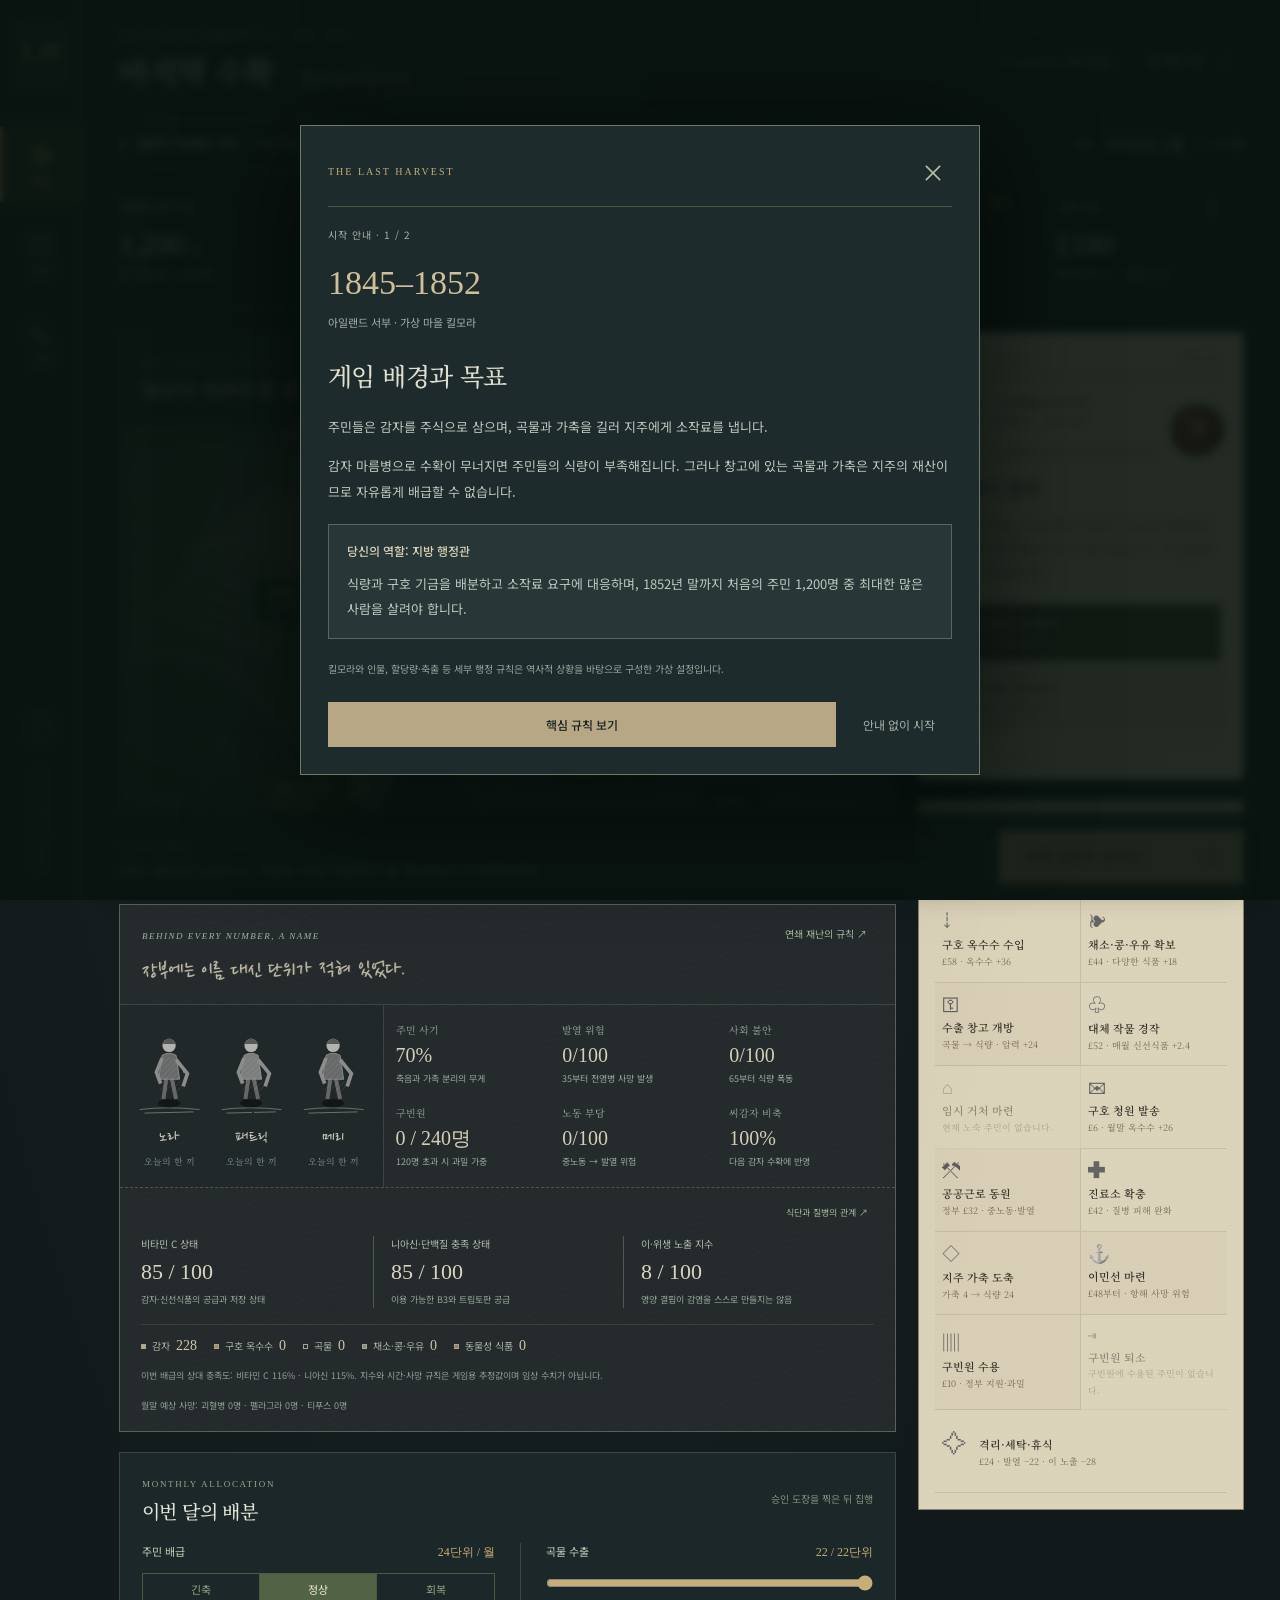
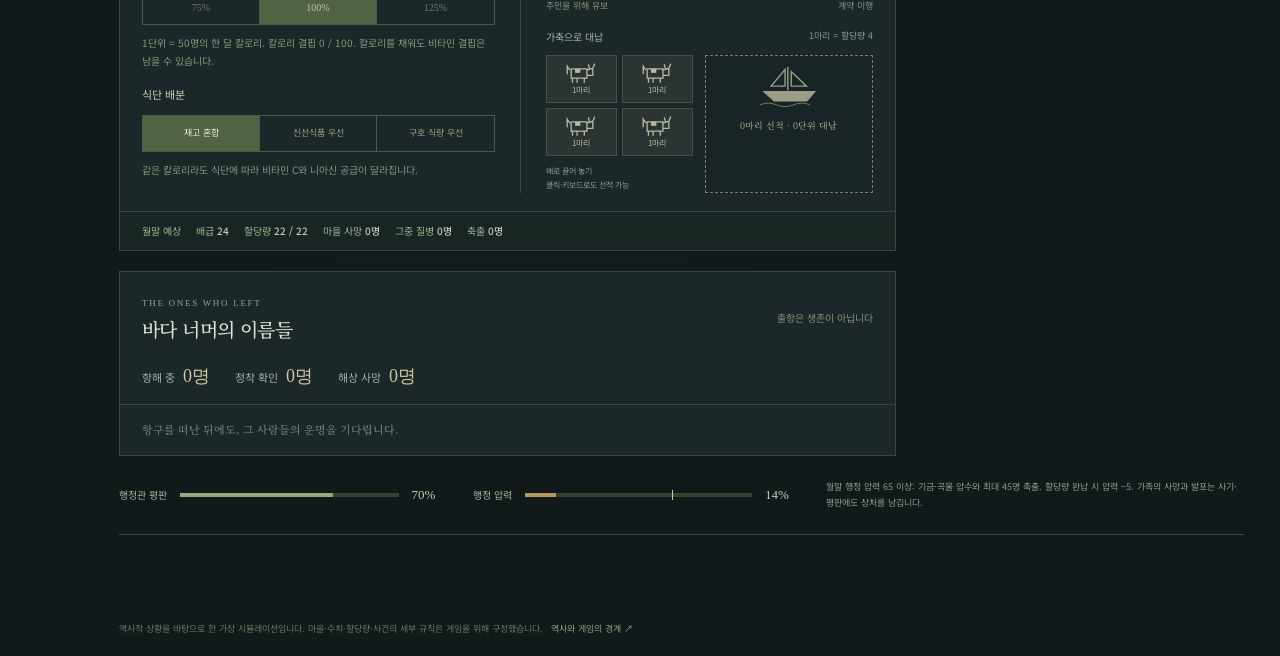
==== commit 5fe965b3: "Add files via upload 수정2" ====
--- a/index.html
+++ b/index.html
@@ -18,6 +18,7 @@
     <section class="datebar"><div><span class="live-dot"></span><strong>킬모라, 아일랜드 서부</strong><span class="location-note">가상의 해안 마을</span></div><div><span id="season"></span><strong id="date"></strong><span id="turn"></span></div></section>
     <section id="resources" class="resources" aria-label="마을 주요 자원"></section>
     <div id="crisis-banner" class="crisis-banner hidden" role="alert"></div>
+    <section id="tutorial-guide" class="tutorial-guide" aria-label="첫 달 안내" hidden></section>
     <div class="workspace">
       <div class="left-column">
         <section id="village-view" class="view panel map-panel">
--- a/styles.css
+++ b/styles.css
@@ -27,3 +27,61 @@
 @media(max-width:1150px){.actions-panel .action strong{font-size:10px}.actions-panel .action small{font-size:8px}.actions-panel .actions{padding:0 12px 12px}.actions-panel .panel-heading{margin:0 12px 12px}.nutrition-indices{gap:10px}.nutrition-indices strong{font-size:19px}.human-note{font-size:22px}.cargo-loading{gap:7px}.ship-cargo>span{font-size:8px}}
 @media(max-width:580px){.human-note{padding:0 14px 15px;font-size:23px}.survival-panel .panel-heading h2{font-size:28px}.resident-portraits svg{height:96px}.resident-portraits figcaption{font-size:20px}.hardship-stat>span{font-size:10px}.hardship-stat small{font-size:8px}#nutrition-monitor{padding:15px 13px}.nutrition-heading>span{font-size:22px}.nutrition-heading .text-link{font-size:8px}.nutrition-indices{grid-template-columns:1fr 1fr;gap:14px}.nutrition-indices>div{padding-right:10px}.nutrition-indices>div:nth-child(2){border:0}.nutrition-indices>div:last-child{grid-column:1/-1;border-top:1px dashed #62695777;padding-top:11px;display:grid;grid-template-columns:1fr 1fr;align-items:center}.nutrition-indices>div:last-child small{grid-column:1/-1}.nutrition-indices strong{font-size:20px}.nutrition-indices small{font-size:9px}.food-stocks{gap:9px 15px}.food-stocks>span{font-size:9px}.nutrition-note{font-size:8px}.diet-segments button{font-size:9px;padding:10px 1px}.cargo-loading{grid-template-columns:1fr 1.1fr;gap:15px}.cattle-token svg{height:29px}.cattle-token span{font-size:9px}.cargo-hint{font-size:9px}.ship-cargo>span{font-size:10px}.ship-cargo>svg{height:55px}.loaded-cattle{gap:5px}.cargo-return span{font-size:8px}.cargo-heading{font-size:11px}.official-letterhead{font-size:12px}.actions-panel .action strong{font-size:12px}.actions-panel .action small{font-size:10px}.actions-panel .action{min-height:94px}.actions-panel .action:last-child{min-height:70px}.writ-topline{font-size:8px}.writ-wax{width:45px;height:45px;right:0;top:39px}#modal-body .export-writ h2{font-size:20px;max-width:83%}.writ-ledger>div{font-size:10px;gap:10px}.writ-ledger dd{font-size:12px}.writ-clause{font-size:10px!important}.seal-space{padding-top:15px;min-height:151px}#modal-body .seal-instruction{font-size:9px}.approval-imprint{font-size:25px}#month-mark{font-size:18px;letter-spacing:3px}}
 @media(prefers-reduced-motion:reduce){#month-veil,.approval-seal,.approval-imprint{transition:none!important}.approval-imprint.visible{transform:translate(-50%,-50%) rotate(-13deg)}.human-note{transform:none}}
+
+/* Plain-language introduction and an in-page guide for the first real month. */
+#modal:has(.onboarding){max-width:680px;background:#1d2b2d;border-color:#70786e}
+.onboarding{font-family:var(--sans)}
+.intro-kicker{display:block;font-size:10px;letter-spacing:1px;color:#a6b3a5}
+.intro-period{font:34px/1.3 Georgia,serif;color:#d0bf97;margin:18px 0 24px}
+.intro-period span{display:block;font:11px/1.8 var(--sans);color:#a3b0a8;margin-top:8px}
+#modal-body .onboarding h2{font:500 25px/1.5 var(--serif);color:#e0dfce;margin:14px 0 20px}
+#intro-title:focus,#tutorial-title:focus{outline:none}
+#modal-body .onboarding p{font:13px/1.95 var(--sans);color:#bfc8bc;margin:0 0 14px;overflow-wrap:anywhere}
+.intro-role,.intro-flow{border:1px solid #59685f;background:#273738;padding:16px 18px;margin:20px 0}
+.intro-role>strong,.intro-flow>strong{font-size:12px;font-weight:500;color:#d9cfb4}
+#modal-body .intro-role p,#modal-body .intro-flow p{margin:9px 0 0}
+#modal-body .onboarding .intro-footnote{font-size:10px;line-height:1.9;color:#97a69c;margin:18px 0}
+#modal-body .intro-rules{list-style:none;counter-reset:intro-rule;padding:0;margin:0}
+.intro-rules li{counter-increment:intro-rule;border-top:1px solid #475952;padding:16px 0 14px}
+.intro-rules li>strong{display:block;color:#d7dccd;font:500 13px/1.8 var(--sans)}
+.intro-rules li>strong:before{content:counter(intro-rule) '. ';font-family:Georgia,serif;color:#c7b58e}
+#modal-body .intro-rules li p{font-size:12px;margin:9px 0 0}
+.intro-actions{display:flex;flex-wrap:wrap;gap:10px;margin-top:24px}
+.intro-actions button{font:12px/1.6 var(--sans);padding:12px 16px;background:transparent;border:1px solid #647467;color:#c5cdbf;min-width:0}
+.intro-actions #intro-next{background:#b7a784;color:#172325;border-color:#b7a784;font-weight:500;flex:1}
+.intro-actions #intro-skip{border-color:transparent;color:#a2b0a4}
+.tutorial-guide{border:1px solid #8f876c;border-left:3px solid #b1a07c;background:#253234;padding:17px 18px;color:#d5dbcd;scroll-margin-top:18px;scroll-margin-bottom:130px;min-width:0}
+.tutorial-guide[hidden]{display:none!important}
+.tutorial-top{display:flex;align-items:center;justify-content:space-between;gap:8px;flex-wrap:wrap;font:10px/1.6 var(--sans);color:#c9bb9a}
+.tutorial-top button{font:10px/1.6 var(--sans);background:none;color:#a7b5ac;text-decoration:underline;text-underline-offset:3px;padding:4px 0}
+.tutorial-steps{display:grid;grid-template-columns:repeat(4,minmax(0,1fr));gap:7px;list-style:none;padding:0;margin:15px 0;border-bottom:1px solid #536158}
+.tutorial-steps li{font:10px/1.7 var(--sans);color:#8c9b92;padding-bottom:8px;overflow-wrap:anywhere}
+.tutorial-steps li[aria-current]{color:#e0d2af;border-bottom:2px solid #b7a784;margin-bottom:-1px}
+.tutorial-steps li.reviewed{color:#b1bdb1}
+.tutorial-guide h2{font:500 16px/1.7 var(--sans);letter-spacing:0;color:#e0dfcf;margin:12px 0 8px;overflow-wrap:anywhere}
+.tutorial-guide p{font:12px/1.9 var(--sans);color:#b9c4b7;max-width:76ch;overflow-wrap:anywhere}
+.tutorial-guide .tutorial-context{font-size:10px;color:#a8b6a9;margin-top:10px}
+.tutorial-actions{display:flex;flex-wrap:wrap;gap:9px;margin-top:15px}
+.tutorial-actions button{font:11px/1.8 var(--sans);padding:10px 13px;background:#b1a17f;color:#182527;max-width:100%;overflow-wrap:anywhere}
+.tutorial-actions #tutorial-no-order{background:transparent;color:#c1c8b8;border:1px solid #667566}
+.tutorial-focus{box-shadow:inset 0 0 0 2px #b1a07c99;scroll-margin-top:18px;scroll-margin-bottom:130px}
+.tutorial-allocation-review{border-top:1px solid #8f876c;padding:14px 18px;background:#293637;min-width:0}
+.tutorial-allocation-review p{font:10px/1.9 var(--sans);color:#bac5b8}
+.tutorial-allocation-review button{display:block;width:100%;min-width:0;margin-top:11px;padding:11px 13px;font:11px/1.8 var(--sans);background:#b1a17f;color:#182527;overflow-wrap:anywhere}
+.next-month:disabled{opacity:.55;filter:none}
+@media(max-width:580px){
+  .intro-period{font-size:30px;margin:14px 0 20px}
+  #modal-body .onboarding h2{font-size:21px;margin:12px 0 16px}
+  #modal-body .onboarding p{font-size:12px}
+  .intro-role,.intro-flow{padding:13px;margin:16px 0}
+  .intro-actions{display:grid;grid-template-columns:1fr;width:100%}
+  .intro-actions #intro-next{grid-row:1}
+  .intro-actions button{width:100%}
+  .tutorial-guide{padding:14px 13px}
+  .tutorial-steps{grid-template-columns:repeat(2,minmax(0,1fr));gap:6px 15px;margin:12px 0}
+  .tutorial-steps li{font-size:10px;padding-bottom:6px}
+  .tutorial-guide h2{font-size:15px}
+  .tutorial-guide p{font-size:11px}
+  .tutorial-actions{display:grid;grid-template-columns:1fr}
+  .tutorial-actions button{width:100%;font-size:11px}
+}
